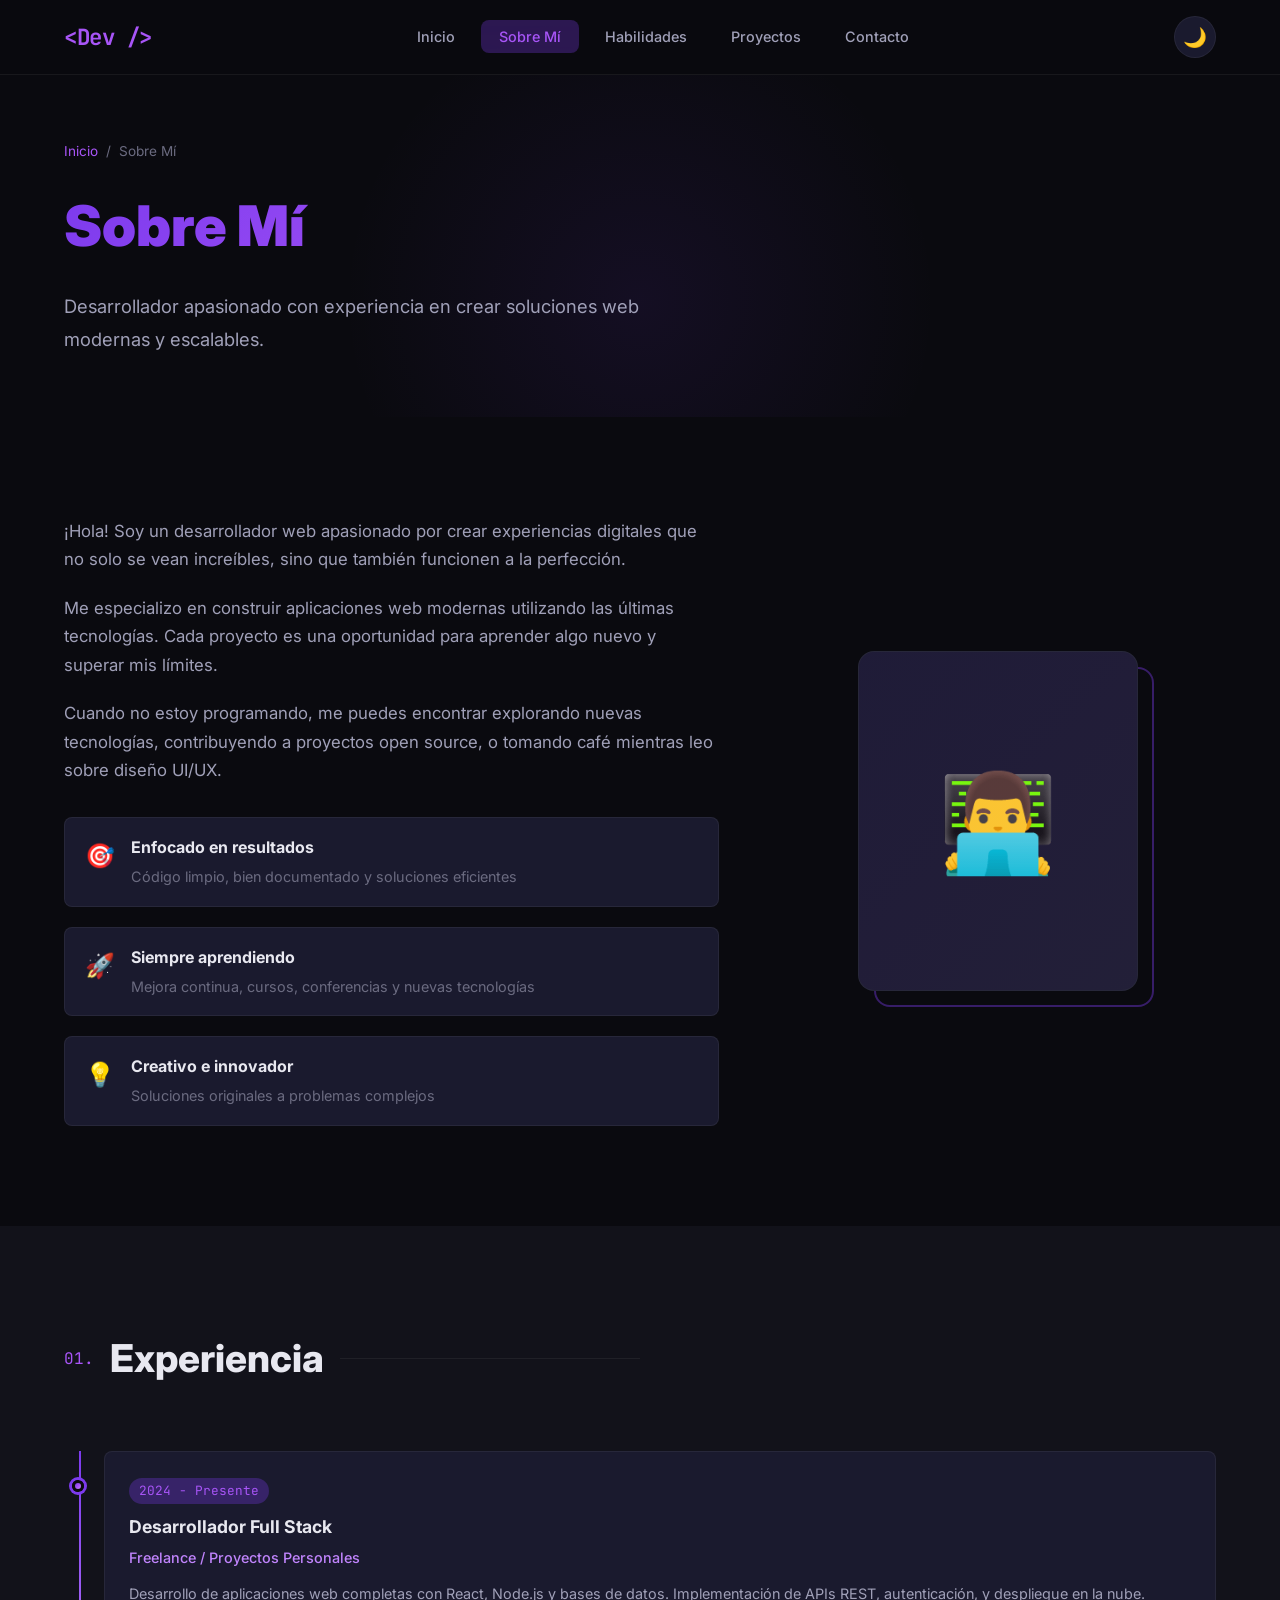
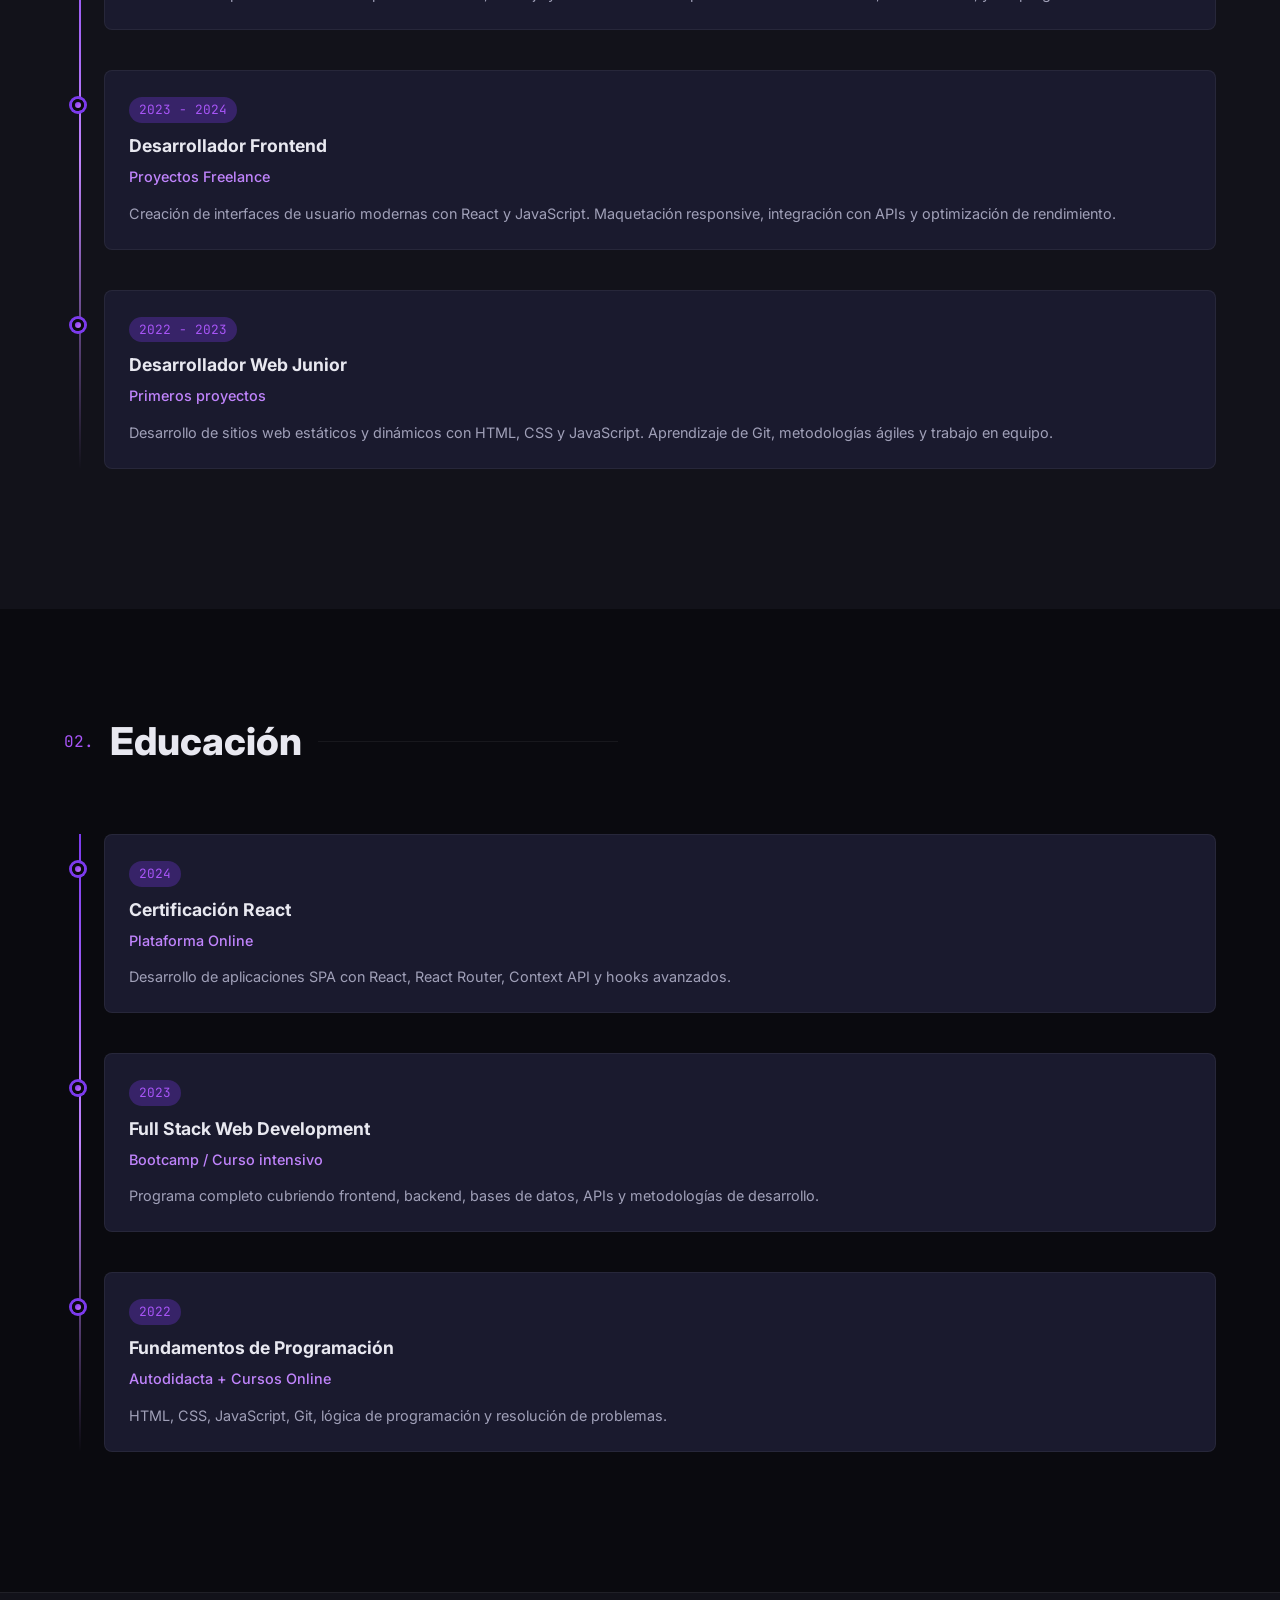
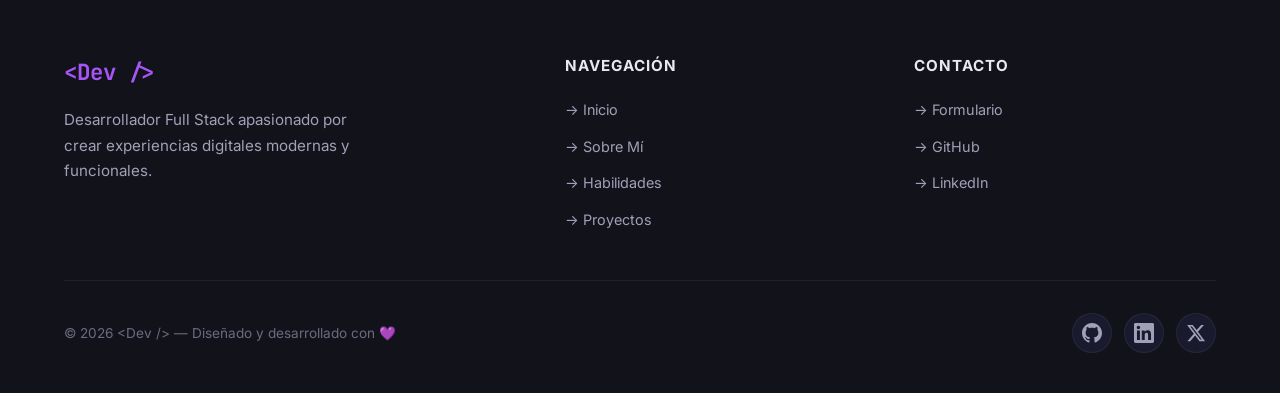
==== pages/about.html @ 204e9f30 "Mi nuevo portafolio profesional multi-página" ====
<!DOCTYPE html>
<html lang="es">
<head>
    <meta charset="UTF-8">
    <meta name="viewport" content="width=device-width, initial-scale=1.0">
    <meta name="description" content="Conoce mi trayectoria, experiencia profesional y educación como desarrollador Full Stack.">
    <title>Sobre Mí | Dev Portfolio</title>
    <link rel="preconnect" href="https://fonts.googleapis.com">
    <link rel="preconnect" href="https://fonts.gstatic.com" crossorigin>
    <link href="https://fonts.googleapis.com/css2?family=Inter:wght@300;400;500;600;700;800;900&family=JetBrains+Mono:wght@400;700&display=swap" rel="stylesheet">
    <link rel="stylesheet" href="../css/global.css">
    <link rel="stylesheet" href="../css/pages.css">
</head>
<body>
    <div class="scroll-progress" id="scrollProgress"></div>

    <nav class="navbar" id="navbar">
        <div class="nav-container">
            <a href="../index.html" class="nav-logo">&lt;Dev /&gt;</a>
            <ul class="nav-links" id="navLinks">
                <li><a href="../index.html" class="nav-link">Inicio</a></li>
                <li><a href="about.html" class="nav-link active">Sobre Mí</a></li>
                <li><a href="skills.html" class="nav-link">Habilidades</a></li>
                <li><a href="projects.html" class="nav-link">Proyectos</a></li>
                <li><a href="contact.html" class="nav-link">Contacto</a></li>
            </ul>
            <div class="nav-actions">
                <button class="theme-toggle" id="themeToggle" aria-label="Cambiar tema"><span class="theme-icon">🌙</span></button>
                <button class="nav-hamburger" id="navHamburger" aria-label="Menú"><span></span><span></span><span></span></button>
            </div>
        </div>
    </nav>

    <!-- Page Header -->
    <header class="page-header">
        <div class="container">
            <div class="page-header-content">
                <div class="page-breadcrumb">
                    <a href="../index.html">Inicio</a>
                    <span class="separator">/</span>
                    <span>Sobre Mí</span>
                </div>
                <h1 class="page-title">Sobre Mí</h1>
                <p class="page-subtitle">Desarrollador apasionado con experiencia en crear soluciones web modernas y escalables.</p>
            </div>
        </div>
    </header>

    <!-- Bio Section -->
    <section class="section">
        <div class="container">
            <div class="about-grid reveal">
                <div class="about-text">
                    <p>¡Hola! Soy un desarrollador web apasionado por crear experiencias digitales que no solo se vean increíbles, sino que también funcionen a la perfección.</p>
                    <p>Me especializo en construir aplicaciones web modernas utilizando las últimas tecnologías. Cada proyecto es una oportunidad para aprender algo nuevo y superar mis límites.</p>
                    <p>Cuando no estoy programando, me puedes encontrar explorando nuevas tecnologías, contribuyendo a proyectos open source, o tomando café mientras leo sobre diseño UI/UX.</p>
                    <div class="about-highlights">
                        <div class="highlight-item">
                            <span class="highlight-icon">🎯</span>
                            <div>
                                <strong>Enfocado en resultados</strong>
                                <p>Código limpio, bien documentado y soluciones eficientes</p>
                            </div>
                        </div>
                        <div class="highlight-item">
                            <span class="highlight-icon">🚀</span>
                            <div>
                                <strong>Siempre aprendiendo</strong>
                                <p>Mejora continua, cursos, conferencias y nuevas tecnologías</p>
                            </div>
                        </div>
                        <div class="highlight-item">
                            <span class="highlight-icon">💡</span>
                            <div>
                                <strong>Creativo e innovador</strong>
                                <p>Soluciones originales a problemas complejos</p>
                            </div>
                        </div>
                    </div>
                </div>
                <div class="about-image">
                    <div class="about-image-wrapper">
                        <div class="about-image-placeholder"><span>👨‍💻</span></div>
                        <div class="about-image-border"></div>
                    </div>
                </div>
            </div>
        </div>
    </section>

    <!-- Experience Timeline -->
    <section class="section section-alt">
        <div class="container">
            <h2 class="section-title reveal">
                <span class="section-number">01.</span> Experiencia
            </h2>
            <div class="timeline reveal">
                <div class="timeline-item">
                    <span class="timeline-date">2024 - Presente</span>
                    <h3>Desarrollador Full Stack</h3>
                    <h4>Freelance / Proyectos Personales</h4>
                    <p>Desarrollo de aplicaciones web completas con React, Node.js y bases de datos. Implementación de APIs REST, autenticación, y despliegue en la nube.</p>
                </div>
                <div class="timeline-item">
                    <span class="timeline-date">2023 - 2024</span>
                    <h3>Desarrollador Frontend</h3>
                    <h4>Proyectos Freelance</h4>
                    <p>Creación de interfaces de usuario modernas con React y JavaScript. Maquetación responsive, integración con APIs y optimización de rendimiento.</p>
                </div>
                <div class="timeline-item">
                    <span class="timeline-date">2022 - 2023</span>
                    <h3>Desarrollador Web Junior</h3>
                    <h4>Primeros proyectos</h4>
                    <p>Desarrollo de sitios web estáticos y dinámicos con HTML, CSS y JavaScript. Aprendizaje de Git, metodologías ágiles y trabajo en equipo.</p>
                </div>
            </div>
        </div>
    </section>

    <!-- Education Timeline -->
    <section class="section">
        <div class="container">
            <h2 class="section-title reveal">
                <span class="section-number">02.</span> Educación
            </h2>
            <div class="timeline reveal">
                <div class="timeline-item">
                    <span class="timeline-date">2024</span>
                    <h3>Certificación React</h3>
                    <h4>Plataforma Online</h4>
                    <p>Desarrollo de aplicaciones SPA con React, React Router, Context API y hooks avanzados.</p>
                </div>
                <div class="timeline-item">
                    <span class="timeline-date">2023</span>
                    <h3>Full Stack Web Development</h3>
                    <h4>Bootcamp / Curso intensivo</h4>
                    <p>Programa completo cubriendo frontend, backend, bases de datos, APIs y metodologías de desarrollo.</p>
                </div>
                <div class="timeline-item">
                    <span class="timeline-date">2022</span>
                    <h3>Fundamentos de Programación</h3>
                    <h4>Autodidacta + Cursos Online</h4>
                    <p>HTML, CSS, JavaScript, Git, lógica de programación y resolución de problemas.</p>
                </div>
            </div>
        </div>
    </section>

    <!-- Footer -->
    <footer class="footer">
        <div class="container">
            <div class="footer-grid">
                <div class="footer-brand">
                    <a href="../index.html" class="footer-logo">&lt;Dev /&gt;</a>
                    <p>Desarrollador Full Stack apasionado por crear experiencias digitales modernas y funcionales.</p>
                </div>
                <div class="footer-column">
                    <h4>Navegación</h4>
                    <ul>
                        <li><a href="../index.html">→ Inicio</a></li>
                        <li><a href="about.html">→ Sobre Mí</a></li>
                        <li><a href="skills.html">→ Habilidades</a></li>
                        <li><a href="projects.html">→ Proyectos</a></li>
                    </ul>
                </div>
                <div class="footer-column">
                    <h4>Contacto</h4>
                    <ul>
                        <li><a href="contact.html">→ Formulario</a></li>
                        <li><a href="https://github.com" target="_blank" rel="noopener">→ GitHub</a></li>
                        <li><a href="https://linkedin.com" target="_blank" rel="noopener">→ LinkedIn</a></li>
                    </ul>
                </div>
            </div>
            <div class="footer-bottom">
                <p class="footer-copyright">&copy; 2026 &lt;Dev /&gt; — Diseñado y desarrollado con 💜</p>
                <div class="footer-social">
                    <a href="https://github.com" class="social-link" aria-label="GitHub" target="_blank" rel="noopener"><svg width="20" height="20" viewBox="0 0 24 24" fill="currentColor"><path d="M12 0c-6.626 0-12 5.373-12 12 0 5.302 3.438 9.8 8.207 11.387.599.111.793-.261.793-.577v-2.234c-3.338.726-4.033-1.416-4.033-1.416-.546-1.387-1.333-1.756-1.333-1.756-1.089-.745.083-.729.083-.729 1.205.084 1.839 1.237 1.839 1.237 1.07 1.834 2.807 1.304 3.492.997.107-.775.418-1.305.762-1.604-2.665-.305-5.467-1.334-5.467-5.931 0-1.311.469-2.381 1.236-3.221-.124-.303-.535-1.524.117-3.176 0 0 1.008-.322 3.301 1.23.957-.266 1.983-.399 3.003-.404 1.02.005 2.047.138 3.006.404 2.291-1.552 3.297-1.23 3.297-1.23.653 1.653.242 2.874.118 3.176.77.84 1.235 1.911 1.235 3.221 0 4.609-2.807 5.624-5.479 5.921.43.372.823 1.102.823 2.222v3.293c0 .319.192.694.801.576 4.765-1.589 8.199-6.086 8.199-11.386 0-6.627-5.373-12-12-12z"/></svg></a>
                    <a href="https://linkedin.com" class="social-link" aria-label="LinkedIn" target="_blank" rel="noopener"><svg width="20" height="20" viewBox="0 0 24 24" fill="currentColor"><path d="M20.447 20.452h-3.554v-5.569c0-1.328-.027-3.037-1.852-3.037-1.853 0-2.136 1.445-2.136 2.939v5.667H9.351V9h3.414v1.561h.046c.477-.9 1.637-1.85 3.37-1.85 3.601 0 4.267 2.37 4.267 5.455v6.286zM5.337 7.433c-1.144 0-2.063-.926-2.063-2.065 0-1.138.92-2.063 2.063-2.063 1.14 0 2.064.925 2.064 2.063 0 1.139-.925 2.065-2.064 2.065zm1.782 13.019H3.555V9h3.564v11.452zM22.225 0H1.771C.792 0 0 .774 0 1.729v20.542C0 23.227.792 24 1.771 24h20.451C23.2 24 24 23.227 24 22.271V1.729C24 .774 23.2 0 22.222 0h.003z"/></svg></a>
                    <a href="https://twitter.com" class="social-link" aria-label="Twitter / X" target="_blank" rel="noopener"><svg width="20" height="20" viewBox="0 0 24 24" fill="currentColor"><path d="M18.244 2.25h3.308l-7.227 8.26 8.502 11.24H16.17l-5.214-6.817L4.99 21.75H1.68l7.73-8.835L1.254 2.25H8.08l4.713 6.231zm-1.161 17.52h1.833L7.084 4.126H5.117z"/></svg></a>
                </div>
            </div>
        </div>
    </footer>

    <script src="../js/global.js"></script>
    <script src="../js/pages.js"></script>
</body>
</html>
---- css/global.css ----
/* ========================================
   DESIGN TOKENS & VARIABLES
======================================== */
:root {
    --bg-primary: #0a0a0f;
    --bg-secondary: #12121a;
    --bg-card: #1a1a2e;
    --bg-card-hover: #22223a;
    --bg-glass: rgba(26, 26, 46, 0.7);
    --bg-nav: rgba(10, 10, 15, 0.85);
    --text-primary: #e8e8f0;
    --text-secondary: #a0a0b8;
    --text-muted: #6b6b80;
    --accent-primary: #7c3aed;
    --accent-secondary: #a855f7;
    --accent-tertiary: #c084fc;
    --accent-glow: rgba(124, 58, 237, 0.3);
    --accent-gradient: linear-gradient(135deg, #7c3aed, #a855f7, #c084fc);
    --success: #10b981;
    --error: #ef4444;
    --border-color: rgba(255, 255, 255, 0.06);
    --border-hover: rgba(124, 58, 237, 0.4);
    --shadow-sm: 0 2px 8px rgba(0, 0, 0, 0.3);
    --shadow-md: 0 8px 30px rgba(0, 0, 0, 0.4);
    --shadow-lg: 0 20px 60px rgba(0, 0, 0, 0.5);
    --shadow-glow: 0 0 40px rgba(124, 58, 237, 0.15);
    --font-primary: 'Inter', -apple-system, BlinkMacSystemFont, sans-serif;
    --font-mono: 'JetBrains Mono', 'Fira Code', monospace;
    --section-padding: 100px 0;
    --container-width: 1200px;
    --border-radius: 16px;
    --border-radius-sm: 8px;
    --border-radius-xs: 6px;
    --transition-fast: 0.2s cubic-bezier(0.4, 0, 0.2, 1);
    --transition-smooth: 0.4s cubic-bezier(0.4, 0, 0.2, 1);
    --transition-bounce: 0.5s cubic-bezier(0.34, 1.56, 0.64, 1);
}

[data-theme="light"] {
    --bg-primary: #f8f9fc;
    --bg-secondary: #eef0f5;
    --bg-card: #ffffff;
    --bg-card-hover: #f0f2f7;
    --bg-glass: rgba(255, 255, 255, 0.8);
    --bg-nav: rgba(248, 249, 252, 0.9);
    --text-primary: #1a1a2e;
    --text-secondary: #4a4a6a;
    --text-muted: #8888a0;
    --accent-primary: #6d28d9;
    --accent-secondary: #7c3aed;
    --accent-tertiary: #8b5cf6;
    --accent-glow: rgba(109, 40, 217, 0.15);
    --border-color: rgba(0, 0, 0, 0.08);
    --border-hover: rgba(109, 40, 217, 0.3);
    --shadow-sm: 0 2px 8px rgba(0, 0, 0, 0.06);
    --shadow-md: 0 8px 30px rgba(0, 0, 0, 0.08);
    --shadow-lg: 0 20px 60px rgba(0, 0, 0, 0.1);
    --shadow-glow: 0 0 40px rgba(109, 40, 217, 0.08);
}

/* RESET */
*, *::before, *::after { margin: 0; padding: 0; box-sizing: border-box; }
html { scroll-behavior: smooth; scroll-padding-top: 80px; }
body {
    font-family: var(--font-primary);
    background-color: var(--bg-primary);
    color: var(--text-primary);
    line-height: 1.7;
    overflow-x: hidden;
    transition: background-color var(--transition-smooth), color var(--transition-smooth);
}
a { text-decoration: none; color: inherit; transition: color var(--transition-fast); }
img { max-width: 100%; display: block; }
button { border: none; background: none; cursor: pointer; font-family: inherit; }
ul, ol { list-style: none; }
.container { max-width: var(--container-width); margin: 0 auto; padding: 0 24px; }

/* SCROLL PROGRESS */
.scroll-progress { position: fixed; top: 0; left: 0; width: 0%; height: 3px; background: var(--accent-gradient); z-index: 10000; transition: width 0.1s linear; box-shadow: 0 0 10px var(--accent-glow); }

/* NAVIGATION */
.navbar { position: fixed; top: 0; left: 0; right: 0; z-index: 1000; padding: 16px 0; background: var(--bg-nav); backdrop-filter: blur(20px); -webkit-backdrop-filter: blur(20px); border-bottom: 1px solid var(--border-color); transition: all var(--transition-smooth); }
.navbar.scrolled { padding: 10px 0; box-shadow: var(--shadow-md); }
.nav-container { max-width: var(--container-width); margin: 0 auto; padding: 0 24px; display: flex; align-items: center; justify-content: space-between; }
.nav-logo { font-family: var(--font-mono); font-size: 1.4rem; font-weight: 700; color: var(--accent-secondary); letter-spacing: -0.5px; transition: transform var(--transition-fast); }
.nav-logo:hover { transform: scale(1.05); }
.nav-links { display: flex; gap: 8px; }
.nav-link { padding: 8px 18px; font-size: 0.9rem; font-weight: 500; color: var(--text-secondary); border-radius: var(--border-radius-sm); transition: all var(--transition-fast); }
.nav-link:hover, .nav-link.active { color: var(--accent-secondary); background: var(--accent-glow); }
.nav-actions { display: flex; align-items: center; gap: 12px; }
.theme-toggle { width: 42px; height: 42px; border-radius: 50%; display: flex; align-items: center; justify-content: center; background: var(--bg-card); border: 1px solid var(--border-color); transition: all var(--transition-fast); font-size: 1.2rem; }
.theme-toggle:hover { border-color: var(--border-hover); transform: rotate(30deg); box-shadow: var(--shadow-glow); }
.theme-icon { transition: transform var(--transition-smooth); }
.nav-hamburger { display: none; flex-direction: column; gap: 5px; width: 28px; padding: 4px 0; }
.nav-hamburger span { display: block; height: 2px; background: var(--text-primary); border-radius: 2px; transition: all var(--transition-fast); }
.nav-hamburger.active span:nth-child(1) { transform: rotate(45deg) translate(5px, 5px); }
.nav-hamburger.active span:nth-child(2) { opacity: 0; }
.nav-hamburger.active span:nth-child(3) { transform: rotate(-45deg) translate(5px, -5px); }

/* BUTTONS */
.btn { display: inline-flex; align-items: center; gap: 8px; padding: 14px 32px; font-size: 0.95rem; font-weight: 600; border-radius: 50px; transition: all var(--transition-fast); position: relative; overflow: hidden; cursor: pointer; }
.btn-primary { background: var(--accent-gradient); color: #fff; box-shadow: 0 4px 20px var(--accent-glow); }
.btn-primary:hover { transform: translateY(-3px); box-shadow: 0 8px 30px var(--accent-glow); }
.btn-primary:active { transform: translateY(-1px); }
.btn-outline { border: 2px solid var(--accent-primary); color: var(--accent-secondary); background: transparent; }
.btn-outline:hover { background: var(--accent-glow); transform: translateY(-3px); }
.btn-sm { padding: 10px 22px; font-size: 0.85rem; }

/* SECTIONS */
.section { padding: var(--section-padding); position: relative; }
.section-alt { background: var(--bg-secondary); }
.section-title { font-size: clamp(1.8rem, 4vw, 2.4rem); font-weight: 800; margin-bottom: 60px; display: flex; align-items: center; gap: 16px; }
.section-title::after { content: ''; flex: 1; height: 1px; background: var(--border-color); max-width: 300px; }
.section-number { font-family: var(--font-mono); font-size: 1rem; font-weight: 400; color: var(--accent-secondary); }

/* PAGE HEADER (sub-pages) */
.page-header { padding: 140px 0 60px; position: relative; overflow: hidden; }
.page-header::before { content: ''; position: absolute; top: 0; left: 50%; transform: translateX(-50%); width: 600px; height: 600px; background: radial-gradient(circle, var(--accent-glow) 0%, transparent 70%); opacity: 0.3; pointer-events: none; }
.page-header-content { position: relative; z-index: 1; }
.page-breadcrumb { display: flex; align-items: center; gap: 8px; font-size: 0.85rem; color: var(--text-muted); margin-bottom: 16px; }
.page-breadcrumb a { color: var(--accent-secondary); }
.page-breadcrumb a:hover { text-decoration: underline; }
.page-title { font-size: clamp(2.4rem, 5vw, 3.5rem); font-weight: 900; background: var(--accent-gradient); -webkit-background-clip: text; -webkit-text-fill-color: transparent; background-clip: text; margin-bottom: 16px; animation: fadeInUp 0.6s ease forwards; }
.page-subtitle { font-size: 1.15rem; color: var(--text-secondary); max-width: 600px; line-height: 1.8; animation: fadeInUp 0.6s ease 0.15s forwards; opacity: 0; }

/* FOOTER */
.footer { padding: 60px 0 40px; border-top: 1px solid var(--border-color); background: var(--bg-secondary); }
.footer-grid { display: grid; grid-template-columns: 1.5fr 1fr 1fr; gap: 48px; margin-bottom: 48px; }
.footer-brand { max-width: 320px; }
.footer-logo { font-family: var(--font-mono); font-size: 1.4rem; font-weight: 700; color: var(--accent-secondary); margin-bottom: 16px; display: inline-block; }
.footer-brand p { color: var(--text-secondary); font-size: 0.95rem; line-height: 1.7; }
.footer-column h4 { font-size: 0.95rem; font-weight: 700; text-transform: uppercase; letter-spacing: 1px; color: var(--text-primary); margin-bottom: 20px; }
.footer-column ul { display: flex; flex-direction: column; gap: 12px; }
.footer-column a { color: var(--text-secondary); font-size: 0.9rem; transition: all var(--transition-fast); display: flex; align-items: center; gap: 8px; }
.footer-column a:hover { color: var(--accent-secondary); transform: translateX(4px); }
.footer-bottom { display: flex; align-items: center; justify-content: space-between; padding-top: 32px; border-top: 1px solid var(--border-color); }
.footer-copyright { color: var(--text-muted); font-size: 0.85rem; }
.footer-social { display: flex; gap: 12px; }
.social-link { width: 40px; height: 40px; display: flex; align-items: center; justify-content: center; background: var(--bg-card); border: 1px solid var(--border-color); border-radius: 50%; color: var(--text-secondary); transition: all var(--transition-fast); }
.social-link:hover { color: #fff; background: var(--accent-primary); border-color: var(--accent-primary); transform: translateY(-4px); box-shadow: 0 8px 20px var(--accent-glow); }

/* TAGS */
.tag { display: inline-block; padding: 4px 12px; font-size: 0.78rem; font-family: var(--font-mono); color: var(--text-muted); background: var(--bg-secondary); border-radius: var(--border-radius-xs); border: 1px solid var(--border-color); }
.tag-accent { color: var(--accent-secondary); background: var(--accent-glow); border-color: transparent; font-weight: 600; text-transform: uppercase; letter-spacing: 0.5px; }

/* REVEAL */
.reveal { opacity: 0; transform: translateY(40px); transition: all 0.8s cubic-bezier(0.4, 0, 0.2, 1); }
.reveal.active { opacity: 1; transform: translateY(0); }

@keyframes fadeInUp { from { opacity: 0; transform: translateY(30px); } to { opacity: 1; transform: translateY(0); } }
@keyframes fadeIn { from { opacity: 0; } to { opacity: 1; } }
@keyframes blink { 0%, 100% { opacity: 1; } 50% { opacity: 0; } }

/* RESPONSIVE */
@media (max-width: 900px) {
    .nav-links { position: fixed; top: 0; right: -100%; width: 280px; height: 100vh; background: var(--bg-secondary); flex-direction: column; padding: 100px 32px 32px; gap: 4px; transition: right var(--transition-smooth); box-shadow: var(--shadow-lg); border-left: 1px solid var(--border-color); }
    .nav-links.open { right: 0; }
    .nav-hamburger { display: flex; }
    .footer-grid { grid-template-columns: 1fr; gap: 32px; }
    .footer-bottom { flex-direction: column; gap: 16px; text-align: center; }
}

@media (max-width: 600px) {
    .section { padding: 70px 0; }
    .section-title { font-size: 1.6rem; margin-bottom: 40px; }
    .page-header { padding: 120px 0 40px; }
}
---- css/pages.css ----
/* ========================================
   HOME - HERO
======================================== */
.hero { min-height: 100vh; display: flex; align-items: center; justify-content: center; position: relative; padding: 120px 24px 80px; overflow: hidden; }
.hero-particles { position: absolute; inset: 0; pointer-events: none; z-index: 0; }
.hero-particles .particle { position: absolute; border-radius: 50%; background: var(--accent-secondary); opacity: 0.12; animation: floatParticle linear infinite; }
@keyframes floatParticle { 0% { transform: translateY(0) rotate(0deg); opacity: 0; } 10% { opacity: 0.12; } 90% { opacity: 0.12; } 100% { transform: translateY(-100vh) rotate(720deg); opacity: 0; } }
.hero-content { text-align: center; position: relative; z-index: 1; max-width: 800px; }
.hero-greeting { font-size: 1.1rem; color: var(--accent-secondary); font-weight: 500; margin-bottom: 16px; letter-spacing: 1px; animation: fadeInUp 0.8s ease forwards; opacity: 0; }
.hero-name { font-size: clamp(2.8rem, 7vw, 5rem); font-weight: 900; line-height: 1.1; margin-bottom: 16px; background: var(--accent-gradient); -webkit-background-clip: text; -webkit-text-fill-color: transparent; background-clip: text; animation: fadeInUp 0.8s ease 0.15s forwards; opacity: 0; }
.hero-title { font-size: clamp(1.3rem, 3vw, 1.8rem); font-weight: 400; color: var(--text-secondary); margin-bottom: 24px; min-height: 2.4em; animation: fadeInUp 0.8s ease 0.3s forwards; opacity: 0; }
.typewriter { color: var(--accent-tertiary); font-weight: 600; }
.cursor { color: var(--accent-secondary); animation: blink 1s step-end infinite; font-weight: 200; }
.hero-description { font-size: 1.1rem; color: var(--text-secondary); max-width: 580px; margin: 0 auto 40px; line-height: 1.8; animation: fadeInUp 0.8s ease 0.45s forwards; opacity: 0; }
.hero-cta { display: flex; gap: 16px; justify-content: center; flex-wrap: wrap; margin-bottom: 60px; animation: fadeInUp 0.8s ease 0.6s forwards; opacity: 0; }
.hero-stats { display: flex; gap: 48px; justify-content: center; animation: fadeInUp 0.8s ease 0.75s forwards; opacity: 0; }
.stat { text-align: center; }
.stat-number { display: block; font-size: 2.2rem; font-weight: 800; color: var(--accent-secondary); font-family: var(--font-mono); }
.stat-label { display: block; font-size: 0.85rem; color: var(--text-muted); margin-top: 4px; }
.hero-scroll-indicator { position: absolute; bottom: 32px; left: 50%; transform: translateX(-50%); display: flex; flex-direction: column; align-items: center; gap: 8px; color: var(--text-muted); font-size: 0.75rem; letter-spacing: 2px; text-transform: uppercase; animation: fadeInUp 0.8s ease 0.9s forwards; opacity: 0; }
.scroll-line { width: 1px; height: 40px; background: linear-gradient(to bottom, var(--accent-secondary), transparent); animation: scrollLine 2s ease infinite; }
@keyframes scrollLine { 0% { transform: scaleY(0); transform-origin: top; } 50% { transform: scaleY(1); transform-origin: top; } 51% { transform-origin: bottom; } 100% { transform: scaleY(0); transform-origin: bottom; } }

/* HOME - PREVIEW CARDS */
.preview-grid { display: grid; grid-template-columns: repeat(auto-fit, minmax(280px, 1fr)); gap: 28px; }
.preview-card { background: var(--bg-card); border: 1px solid var(--border-color); border-radius: var(--border-radius); padding: 36px 28px; transition: all var(--transition-smooth); position: relative; overflow: hidden; }
.preview-card::before { content: ''; position: absolute; top: 0; left: 0; right: 0; height: 3px; background: var(--accent-gradient); transform: scaleX(0); transition: transform var(--transition-smooth); }
.preview-card:hover { transform: translateY(-8px); border-color: var(--border-hover); box-shadow: var(--shadow-lg), var(--shadow-glow); }
.preview-card:hover::before { transform: scaleX(1); }
.preview-card-icon { font-size: 2.5rem; margin-bottom: 20px; }
.preview-card h3 { font-size: 1.2rem; font-weight: 700; margin-bottom: 12px; }
.preview-card p { color: var(--text-secondary); font-size: 0.95rem; margin-bottom: 20px; line-height: 1.6; }
.preview-card-link { display: inline-flex; align-items: center; gap: 6px; color: var(--accent-secondary); font-weight: 600; font-size: 0.9rem; transition: all var(--transition-fast); }
.preview-card-link:hover { gap: 10px; }

/* ========================================
   ABOUT PAGE
======================================== */
.about-grid { display: grid; grid-template-columns: 1.2fr 0.8fr; gap: 60px; align-items: center; }
.about-text p { color: var(--text-secondary); margin-bottom: 20px; font-size: 1.05rem; }
.about-highlights { display: flex; flex-direction: column; gap: 20px; margin-top: 32px; }
.highlight-item { display: flex; align-items: flex-start; gap: 16px; padding: 16px 20px; background: var(--bg-card); border-radius: var(--border-radius-sm); border: 1px solid var(--border-color); transition: all var(--transition-fast); }
.highlight-item:hover { border-color: var(--border-hover); transform: translateX(8px); box-shadow: var(--shadow-glow); }
.highlight-icon { font-size: 1.5rem; flex-shrink: 0; margin-top: 2px; }
.highlight-item strong { display: block; margin-bottom: 4px; color: var(--text-primary); }
.highlight-item p { font-size: 0.9rem !important; color: var(--text-muted) !important; margin: 0 !important; }
.about-image { display: flex; justify-content: center; }
.about-image-wrapper { position: relative; width: 280px; height: 340px; }
.about-image-placeholder { width: 100%; height: 100%; background: var(--bg-card); border-radius: var(--border-radius); display: flex; align-items: center; justify-content: center; font-size: 6rem; border: 1px solid var(--border-color); position: relative; z-index: 1; transition: all var(--transition-smooth); overflow: hidden; }
.about-image-placeholder::before { content: ''; position: absolute; inset: 0; background: var(--accent-gradient); opacity: 0.05; }
.about-image-wrapper:hover .about-image-placeholder { transform: translate(-5px, -5px); }
.about-image-border { position: absolute; inset: 0; border: 2px solid var(--accent-primary); border-radius: var(--border-radius); transform: translate(16px, 16px); opacity: 0.4; transition: all var(--transition-smooth); }
.about-image-wrapper:hover .about-image-border { transform: translate(10px, 10px); }

/* TIMELINE */
.timeline { position: relative; padding-left: 40px; }
.timeline::before { content: ''; position: absolute; left: 15px; top: 0; bottom: 0; width: 2px; background: linear-gradient(to bottom, var(--accent-primary), var(--accent-tertiary), transparent); }
.timeline-item { position: relative; margin-bottom: 40px; padding: 24px; background: var(--bg-card); border: 1px solid var(--border-color); border-radius: var(--border-radius-sm); transition: all var(--transition-fast); }
.timeline-item:hover { border-color: var(--border-hover); box-shadow: var(--shadow-glow); transform: translateX(6px); }
.timeline-item::before { content: ''; position: absolute; left: -33px; top: 28px; width: 12px; height: 12px; border-radius: 50%; background: var(--accent-gradient); border: 3px solid var(--bg-primary); box-shadow: 0 0 0 3px var(--accent-primary); }
.timeline-date { font-family: var(--font-mono); font-size: 0.8rem; color: var(--accent-secondary); margin-bottom: 8px; display: inline-block; padding: 2px 10px; background: var(--accent-glow); border-radius: 50px; }
.timeline-item h3 { font-size: 1.1rem; font-weight: 700; margin-bottom: 4px; }
.timeline-item h4 { font-size: 0.9rem; color: var(--accent-tertiary); font-weight: 500; margin-bottom: 12px; }
.timeline-item p { color: var(--text-secondary); font-size: 0.9rem; line-height: 1.6; }

/* ========================================
   SKILLS PAGE
======================================== */
.skills-categories { display: flex; flex-direction: column; gap: 60px; }
.skill-category-title { font-size: 1.3rem; font-weight: 700; margin-bottom: 28px; display: flex; align-items: center; gap: 12px; }
.skill-category-title span { font-size: 1.4rem; }
.skills-grid { display: grid; grid-template-columns: repeat(auto-fit, minmax(180px, 1fr)); gap: 24px; }
.skill-card { background: var(--bg-card); border: 1px solid var(--border-color); border-radius: var(--border-radius); padding: 32px 24px; text-align: center; transition: all var(--transition-smooth); position: relative; overflow: hidden; }
.skill-card::before { content: ''; position: absolute; top: 0; left: 0; right: 0; height: 3px; background: var(--accent-gradient); transform: scaleX(0); transition: transform var(--transition-smooth); }
.skill-card:hover { transform: translateY(-8px); border-color: var(--border-hover); box-shadow: var(--shadow-glow); }
.skill-card:hover::before { transform: scaleX(1); }
.skill-icon { color: var(--accent-secondary); margin-bottom: 16px; transition: transform var(--transition-bounce); }
.skill-card:hover .skill-icon { transform: scale(1.15); }
.skill-card h3 { font-size: 1rem; font-weight: 600; margin-bottom: 16px; }
.skill-bar { width: 100%; height: 4px; background: var(--border-color); border-radius: 4px; overflow: hidden; }
.skill-fill { height: 100%; background: var(--accent-gradient); border-radius: 4px; width: 0%; transition: width 1.5s cubic-bezier(0.4, 0, 0.2, 1); }

/* CODE SNIPPET */
.code-showcase { background: var(--bg-card); border: 1px solid var(--border-color); border-radius: var(--border-radius); overflow: hidden; }
.code-header { display: flex; align-items: center; gap: 8px; padding: 14px 20px; background: rgba(0,0,0,0.3); border-bottom: 1px solid var(--border-color); }
.code-dot { width: 12px; height: 12px; border-radius: 50%; }
.code-dot.red { background: #ef4444; }
.code-dot.yellow { background: #f59e0b; }
.code-dot.green { background: #10b981; }
.code-header span { margin-left: auto; font-family: var(--font-mono); font-size: 0.8rem; color: var(--text-muted); }
.code-body { padding: 24px; font-family: var(--font-mono); font-size: 0.85rem; line-height: 1.8; overflow-x: auto; }
.code-body .line-number { color: var(--text-muted); margin-right: 16px; user-select: none; display: inline-block; width: 24px; text-align: right; }
.code-body .keyword { color: #c084fc; }
.code-body .function { color: #60a5fa; }
.code-body .string { color: #34d399; }
.code-body .comment { color: var(--text-muted); font-style: italic; }
.code-body .variable { color: #f472b6; }
.code-body .operator { color: #fbbf24; }

/* ========================================
   PROJECTS PAGE
======================================== */
.project-filters { display: flex; gap: 12px; margin-bottom: 48px; flex-wrap: wrap; }
.filter-btn { padding: 10px 22px; font-size: 0.9rem; font-weight: 500; color: var(--text-secondary); background: var(--bg-card); border: 1px solid var(--border-color); border-radius: 50px; transition: all var(--transition-fast); display: flex; align-items: center; gap: 6px; cursor: pointer; }
.filter-btn:hover { border-color: var(--border-hover); color: var(--accent-secondary); }
.filter-btn.active { background: var(--accent-gradient); color: #fff; border-color: transparent; box-shadow: 0 4px 20px var(--accent-glow); }
.filter-icon { font-size: 0.85rem; }
.projects-grid { display: grid; grid-template-columns: repeat(auto-fill, minmax(350px, 1fr)); gap: 28px; }
.project-card { background: var(--bg-card); border: 1px solid var(--border-color); border-radius: var(--border-radius); overflow: hidden; transition: all var(--transition-smooth); }
.project-card:hover { transform: translateY(-8px); border-color: var(--border-hover); box-shadow: var(--shadow-lg), var(--shadow-glow); }
.project-card.hiding { opacity: 0; transform: scale(0.8); pointer-events: none; }
.project-card.showing { animation: projectShow 0.5s ease forwards; }
@keyframes projectShow { from { opacity: 0; transform: scale(0.8) translateY(20px); } to { opacity: 1; transform: scale(1) translateY(0); } }
.project-image { position: relative; height: 220px; overflow: hidden; }
.project-image-placeholder { width: 100%; height: 100%; display: flex; align-items: center; justify-content: center; font-size: 4rem; transition: transform var(--transition-smooth); }
.project-card:hover .project-image-placeholder { transform: scale(1.08); }
.project-overlay { position: absolute; inset: 0; background: rgba(10, 10, 15, 0.8); display: flex; align-items: center; justify-content: center; opacity: 0; transition: opacity var(--transition-fast); backdrop-filter: blur(4px); }
.project-card:hover .project-overlay { opacity: 1; }
.project-overlay-actions { display: flex; gap: 16px; }
.project-link { width: 50px; height: 50px; display: flex; align-items: center; justify-content: center; background: var(--bg-glass); border: 1px solid rgba(255,255,255,0.15); border-radius: 50%; color: #fff; transition: all var(--transition-fast); transform: translateY(20px); opacity: 0; }
.project-card:hover .project-link { transform: translateY(0); opacity: 1; }
.project-card:hover .project-link:nth-child(2) { transition-delay: 0.08s; }
.project-link:hover { background: var(--accent-primary); border-color: var(--accent-primary); transform: translateY(-3px) !important; }
.project-info { padding: 24px; }
.project-category-tag { display: inline-block; padding: 4px 12px; font-size: 0.75rem; font-weight: 600; color: var(--accent-secondary); background: var(--accent-glow); border-radius: 50px; text-transform: uppercase; letter-spacing: 0.5px; margin-bottom: 12px; }
.project-name { font-size: 1.2rem; font-weight: 700; margin-bottom: 8px; }
.project-description { font-size: 0.9rem; color: var(--text-secondary); line-height: 1.6; margin-bottom: 16px; }
.project-tech { display: flex; gap: 8px; flex-wrap: wrap; }
.project-tech span { padding: 4px 12px; font-size: 0.78rem; font-family: var(--font-mono); color: var(--text-muted); background: var(--bg-secondary); border-radius: var(--border-radius-xs); border: 1px solid var(--border-color); }

/* ========================================
   CONTACT PAGE
======================================== */
.contact-wrapper { display: grid; grid-template-columns: 1fr 1fr; gap: 60px; align-items: start; }
.contact-info h3 { font-size: 1.8rem; font-weight: 800; margin-bottom: 16px; background: var(--accent-gradient); -webkit-background-clip: text; -webkit-text-fill-color: transparent; background-clip: text; }
.contact-info > p { color: var(--text-secondary); font-size: 1.05rem; margin-bottom: 32px; }
.contact-details { display: flex; flex-direction: column; gap: 20px; margin-bottom: 32px; }
.contact-item { display: flex; gap: 16px; align-items: center; }
.contact-icon { font-size: 1.5rem; flex-shrink: 0; }
.contact-item strong { display: block; font-size: 0.85rem; color: var(--text-muted); text-transform: uppercase; letter-spacing: 0.5px; }
.contact-item a, .contact-item span { color: var(--text-primary); font-size: 1rem; }
.contact-item a:hover { color: var(--accent-secondary); }
.contact-social { display: flex; gap: 16px; }
.contact-form { display: flex; flex-direction: column; gap: 24px; }
.form-group { position: relative; }
.form-group input, .form-group textarea { width: 100%; padding: 16px 20px; font-size: 1rem; font-family: var(--font-primary); color: var(--text-primary); background: var(--bg-card); border: 1px solid var(--border-color); border-radius: var(--border-radius-sm); outline: none; transition: all var(--transition-fast); resize: vertical; }
.form-group textarea { min-height: 120px; }
.form-group label { position: absolute; left: 20px; top: 50%; transform: translateY(-50%); font-size: 1rem; color: var(--text-muted); pointer-events: none; transition: all var(--transition-fast); background: transparent; }
.form-group textarea ~ label { top: 20px; transform: none; }
.form-group input:focus, .form-group textarea:focus { border-color: var(--accent-primary); box-shadow: 0 0 0 3px var(--accent-glow); }
.form-group input:focus ~ label, .form-group input:not(:placeholder-shown) ~ label, .form-group textarea:focus ~ label, .form-group textarea:not(:placeholder-shown) ~ label { top: -10px; left: 14px; font-size: 0.78rem; color: var(--accent-secondary); background: var(--bg-secondary); padding: 2px 8px; border-radius: 4px; transform: none; }
.btn-submit { width: 100%; justify-content: center; padding: 16px 32px; font-size: 1rem; }
.form-message { padding: 12px 16px; border-radius: var(--border-radius-sm); font-size: 0.9rem; display: none; }
.form-message.success { display: block; background: rgba(16, 185, 129, 0.1); border: 1px solid rgba(16, 185, 129, 0.3); color: #10b981; }
.form-message.error { display: block; background: rgba(239, 68, 68, 0.1); border: 1px solid rgba(239, 68, 68, 0.3); color: #ef4444; }

/* ========================================
   RESPONSIVE (PAGES)
======================================== */
@media (max-width: 900px) {
    .about-grid { grid-template-columns: 1fr; gap: 40px; }
    .about-image { order: -1; }
    .about-image-wrapper { width: 220px; height: 270px; }
    .contact-wrapper { grid-template-columns: 1fr; gap: 40px; }
    .projects-grid { grid-template-columns: 1fr; }
    .hero-stats { gap: 32px; }
}
@media (max-width: 600px) {
    .hero { padding: 100px 16px 60px; }
    .hero-stats { flex-direction: column; gap: 20px; }
    .skills-grid { grid-template-columns: repeat(2, 1fr); gap: 16px; }
    .project-filters { gap: 8px; }
    .filter-btn { padding: 8px 16px; font-size: 0.82rem; }
    .preview-grid { grid-template-columns: 1fr; }
}
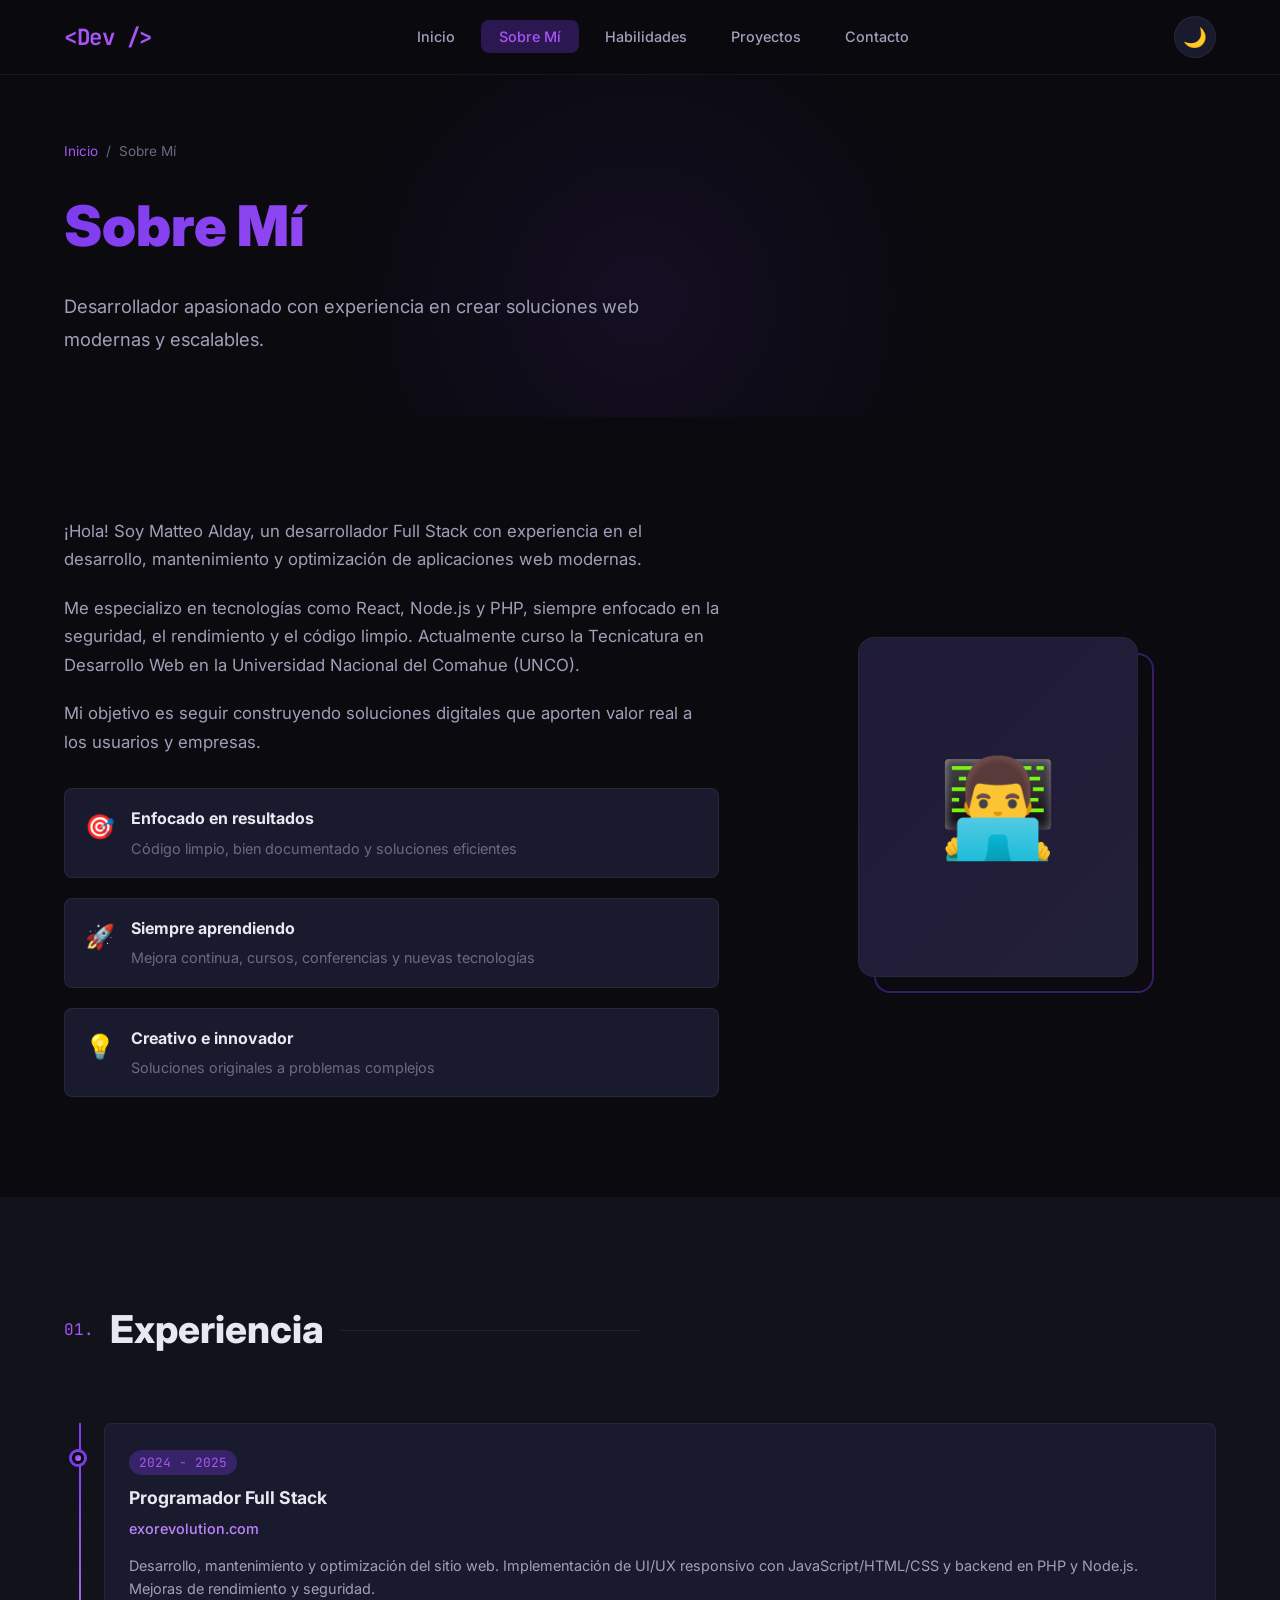
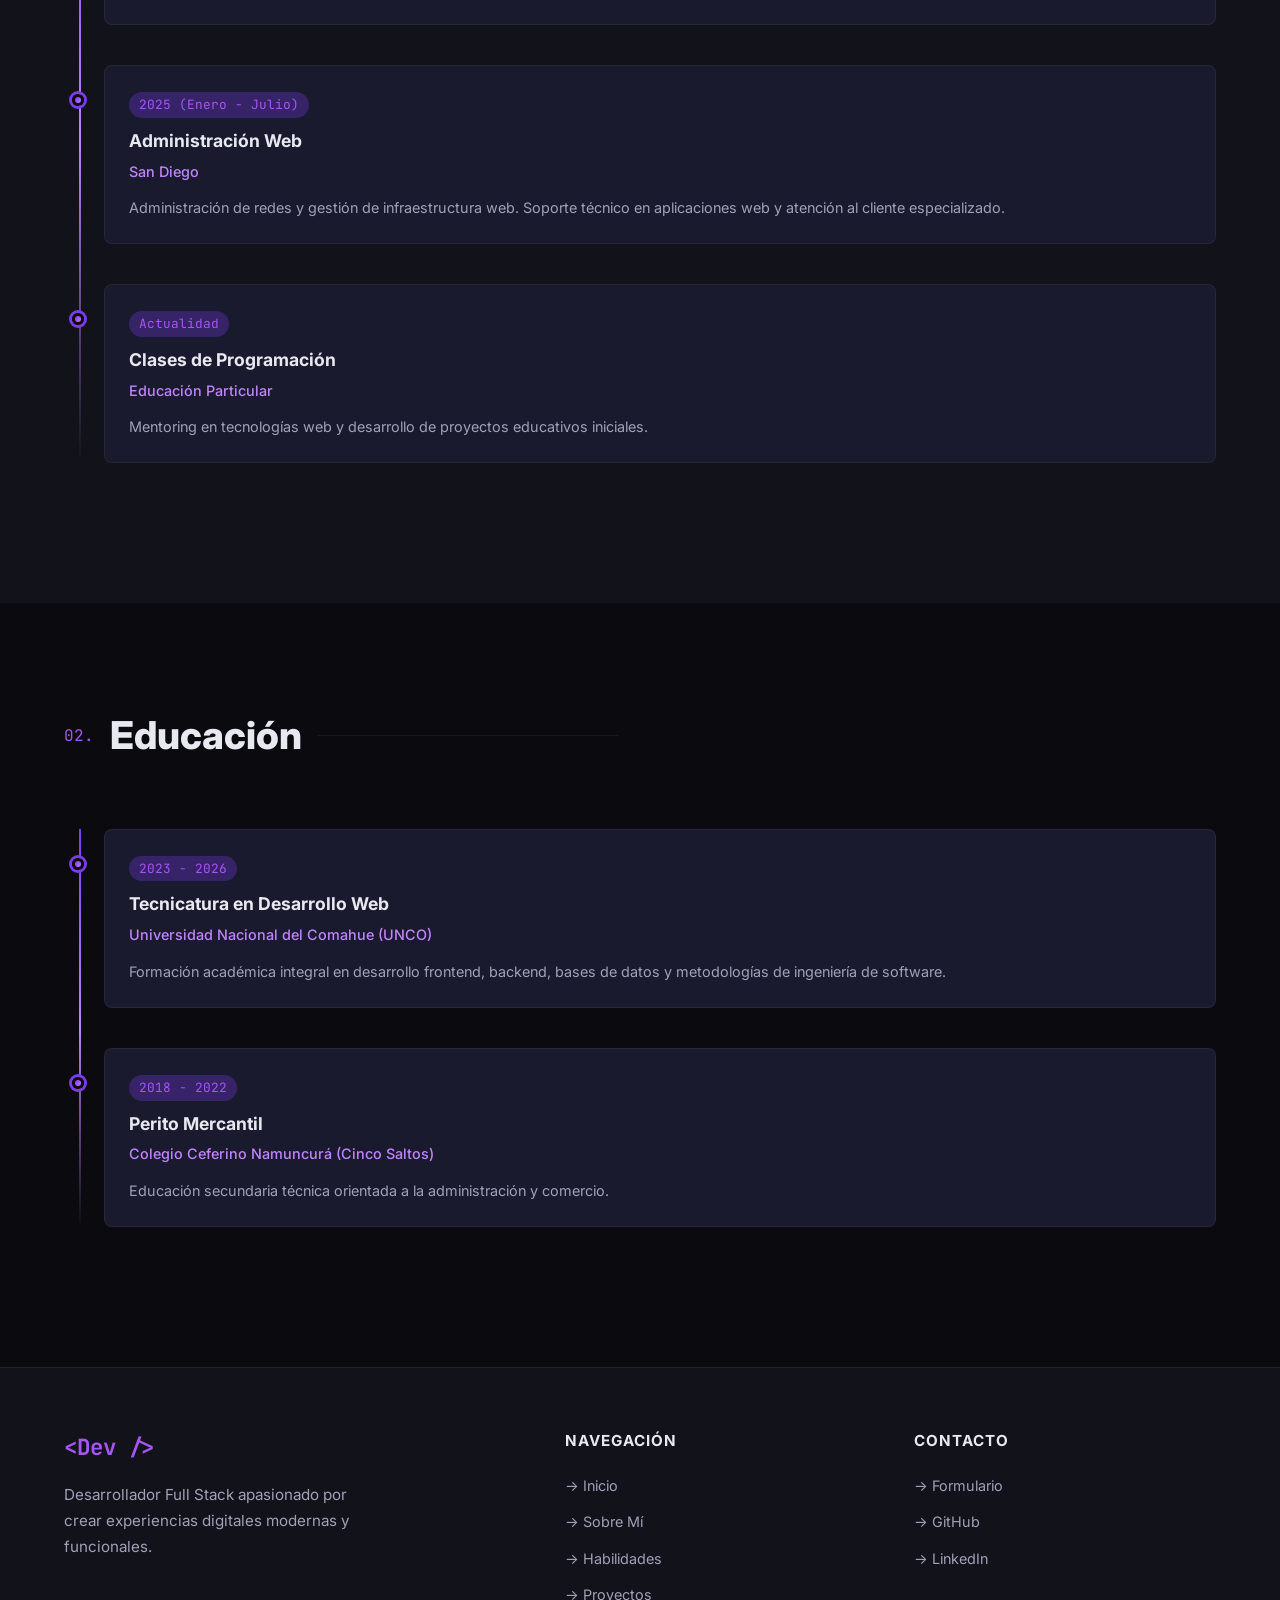
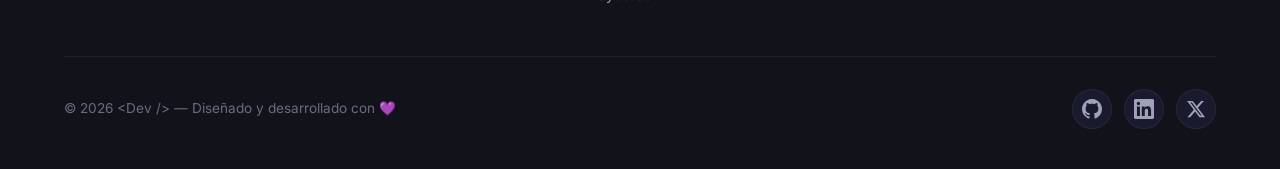
==== commit 58005b20: "port" ====
--- a/pages/about.html
+++ b/pages/about.html
@@ -51,9 +51,9 @@
         <div class="container">
             <div class="about-grid reveal">
                 <div class="about-text">
-                    <p>¡Hola! Soy un desarrollador web apasionado por crear experiencias digitales que no solo se vean increíbles, sino que también funcionen a la perfección.</p>
-                    <p>Me especializo en construir aplicaciones web modernas utilizando las últimas tecnologías. Cada proyecto es una oportunidad para aprender algo nuevo y superar mis límites.</p>
-                    <p>Cuando no estoy programando, me puedes encontrar explorando nuevas tecnologías, contribuyendo a proyectos open source, o tomando café mientras leo sobre diseño UI/UX.</p>
+                    <p>¡Hola! Soy Matteo Alday, un desarrollador Full Stack con experiencia en el desarrollo, mantenimiento y optimización de aplicaciones web modernas.</p>
+                    <p>Me especializo en tecnologías como React, Node.js y PHP, siempre enfocado en la seguridad, el rendimiento y el código limpio. Actualmente curso la Tecnicatura en Desarrollo Web en la Universidad Nacional del Comahue (UNCO).</p>
+                    <p>Mi objetivo es seguir construyendo soluciones digitales que aporten valor real a los usuarios y empresas.</p>
                     <div class="about-highlights">
                         <div class="highlight-item">
                             <span class="highlight-icon">🎯</span>
@@ -96,22 +96,22 @@
             </h2>
             <div class="timeline reveal">
                 <div class="timeline-item">
-                    <span class="timeline-date">2024 - Presente</span>
-                    <h3>Desarrollador Full Stack</h3>
-                    <h4>Freelance / Proyectos Personales</h4>
-                    <p>Desarrollo de aplicaciones web completas con React, Node.js y bases de datos. Implementación de APIs REST, autenticación, y despliegue en la nube.</p>
+                    <span class="timeline-date">2024 - 2025</span>
+                    <h3>Programador Full Stack</h3>
+                    <h4>exorevolution.com</h4>
+                    <p>Desarrollo, mantenimiento y optimización del sitio web. Implementación de UI/UX responsivo con JavaScript/HTML/CSS y backend en PHP y Node.js. Mejoras de rendimiento y seguridad.</p>
                 </div>
                 <div class="timeline-item">
-                    <span class="timeline-date">2023 - 2024</span>
-                    <h3>Desarrollador Frontend</h3>
-                    <h4>Proyectos Freelance</h4>
-                    <p>Creación de interfaces de usuario modernas con React y JavaScript. Maquetación responsive, integración con APIs y optimización de rendimiento.</p>
+                    <span class="timeline-date">2025 (Enero - Julio)</span>
+                    <h3>Administración Web</h3>
+                    <h4>San Diego</h4>
+                    <p>Administración de redes y gestión de infraestructura web. Soporte técnico en aplicaciones web y atención al cliente especializado.</p>
                 </div>
                 <div class="timeline-item">
-                    <span class="timeline-date">2022 - 2023</span>
-                    <h3>Desarrollador Web Junior</h3>
-                    <h4>Primeros proyectos</h4>
-                    <p>Desarrollo de sitios web estáticos y dinámicos con HTML, CSS y JavaScript. Aprendizaje de Git, metodologías ágiles y trabajo en equipo.</p>
+                    <span class="timeline-date">Actualidad</span>
+                    <h3>Clases de Programación</h3>
+                    <h4>Educación Particular</h4>
+                    <p>Mentoring en tecnologías web y desarrollo de proyectos educativos iniciales.</p>
                 </div>
             </div>
         </div>
@@ -125,22 +125,16 @@
             </h2>
             <div class="timeline reveal">
                 <div class="timeline-item">
-                    <span class="timeline-date">2024</span>
-                    <h3>Certificación React</h3>
-                    <h4>Plataforma Online</h4>
-                    <p>Desarrollo de aplicaciones SPA con React, React Router, Context API y hooks avanzados.</p>
+                    <span class="timeline-date">2023 - 2026</span>
+                    <h3>Tecnicatura en Desarrollo Web</h3>
+                    <h4>Universidad Nacional del Comahue (UNCO)</h4>
+                    <p>Formación académica integral en desarrollo frontend, backend, bases de datos y metodologías de ingeniería de software.</p>
                 </div>
                 <div class="timeline-item">
-                    <span class="timeline-date">2023</span>
-                    <h3>Full Stack Web Development</h3>
-                    <h4>Bootcamp / Curso intensivo</h4>
-                    <p>Programa completo cubriendo frontend, backend, bases de datos, APIs y metodologías de desarrollo.</p>
-                </div>
-                <div class="timeline-item">
-                    <span class="timeline-date">2022</span>
-                    <h3>Fundamentos de Programación</h3>
-                    <h4>Autodidacta + Cursos Online</h4>
-                    <p>HTML, CSS, JavaScript, Git, lógica de programación y resolución de problemas.</p>
+                    <span class="timeline-date">2018 - 2022</span>
+                    <h3>Perito Mercantil</h3>
+                    <h4>Colegio Ceferino Namuncurá (Cinco Saltos)</h4>
+                    <p>Educación secundaria técnica orientada a la administración y comercio.</p>
                 </div>
             </div>
         </div>
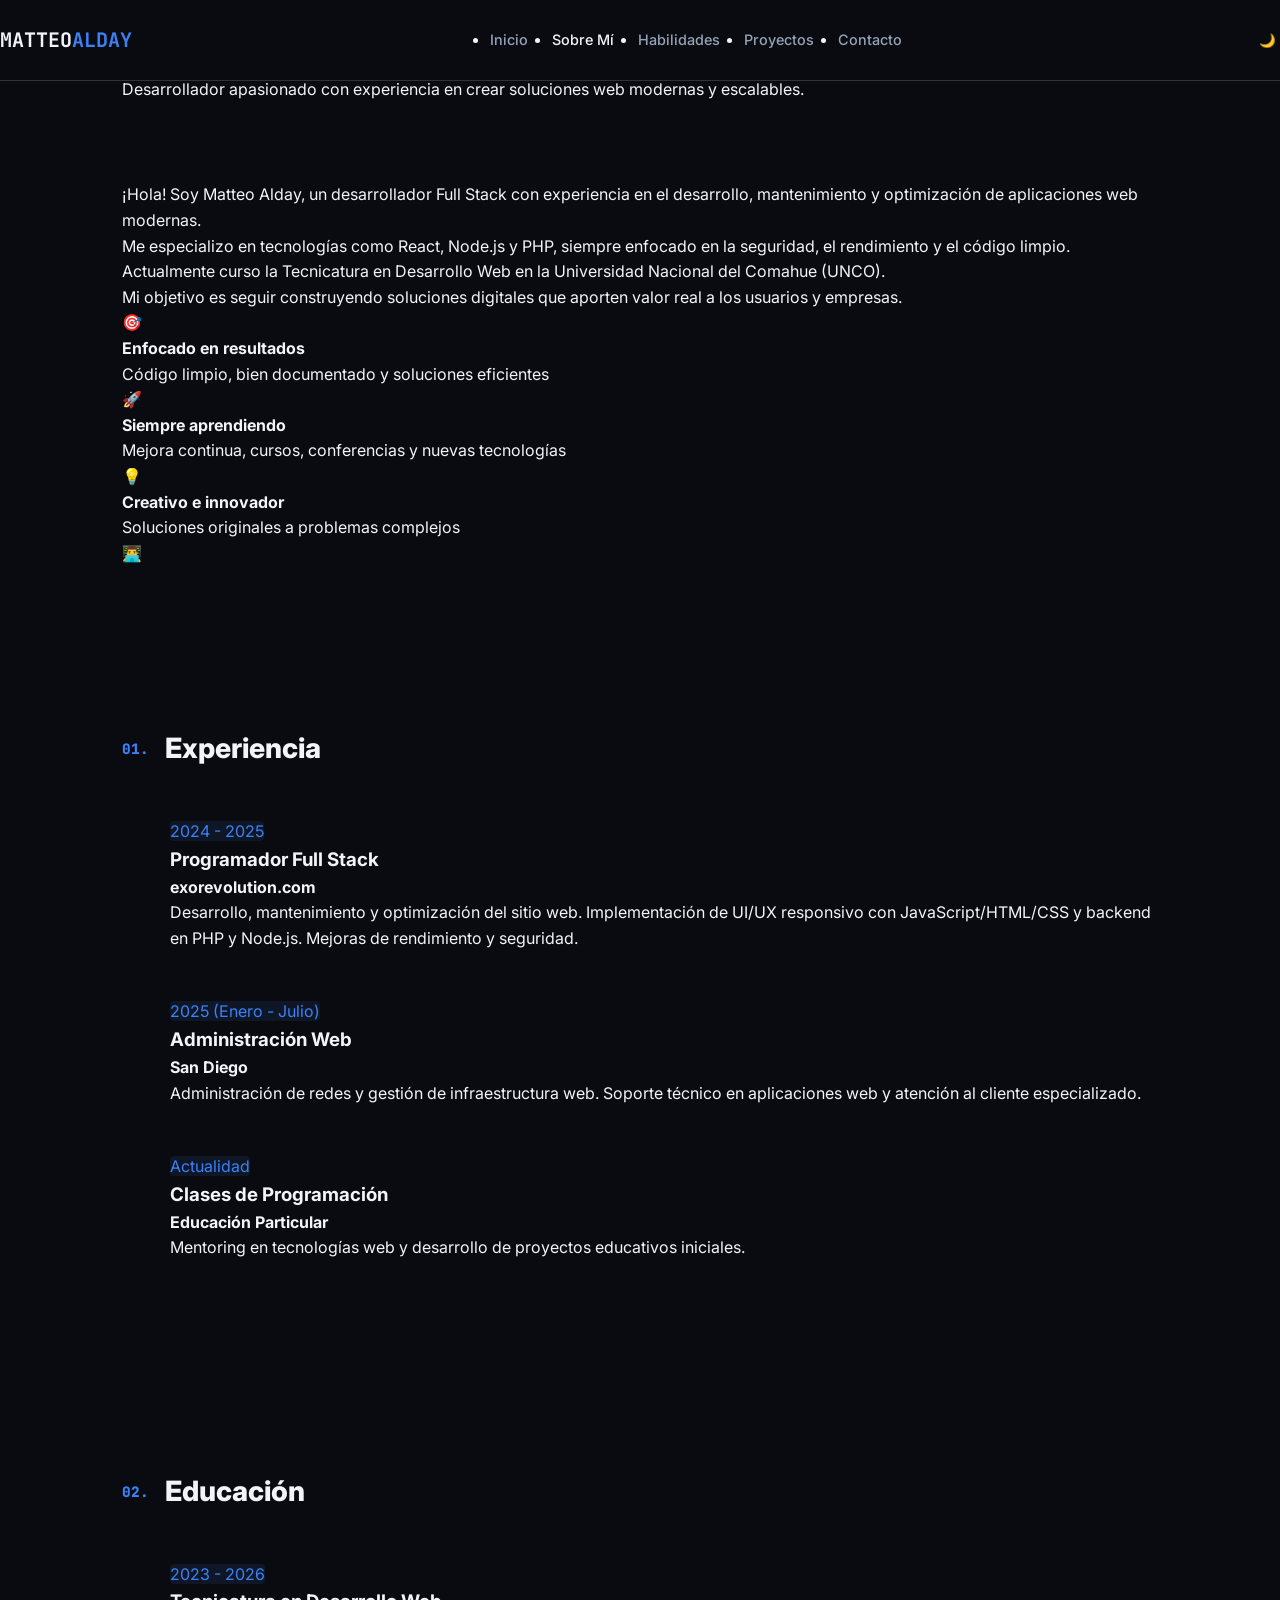
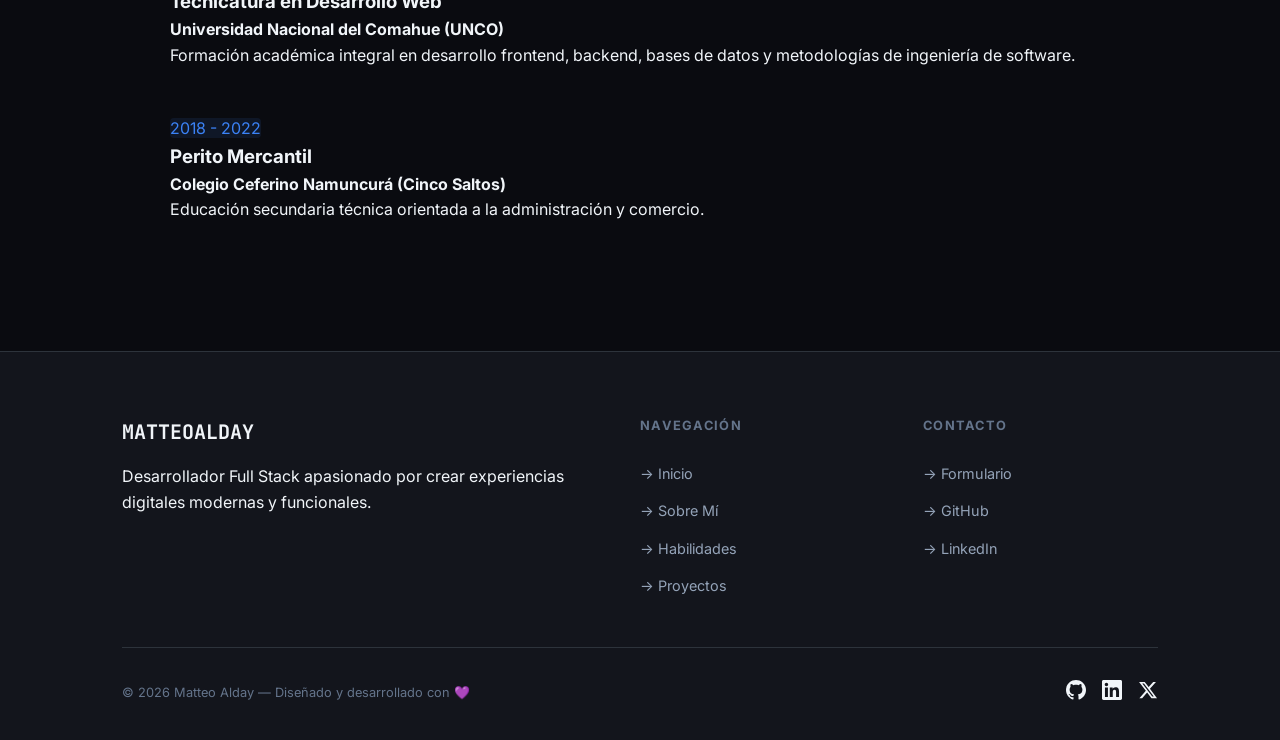
==== commit 77491e8f: "style: rediseño minimalista y proyecto estrella de ingles" ====
--- a/pages/about.html
+++ b/pages/about.html
@@ -4,7 +4,7 @@
     <meta charset="UTF-8">
     <meta name="viewport" content="width=device-width, initial-scale=1.0">
     <meta name="description" content="Conoce mi trayectoria, experiencia profesional y educación como desarrollador Full Stack.">
-    <title>Sobre Mí | Dev Portfolio</title>
+    <title>Sobre Mí | Matteo Alday</title>
     <link rel="preconnect" href="https://fonts.googleapis.com">
     <link rel="preconnect" href="https://fonts.gstatic.com" crossorigin>
     <link href="https://fonts.googleapis.com/css2?family=Inter:wght@300;400;500;600;700;800;900&family=JetBrains+Mono:wght@400;700&display=swap" rel="stylesheet">
@@ -16,7 +16,7 @@
 
     <nav class="navbar" id="navbar">
         <div class="nav-container">
-            <a href="../index.html" class="nav-logo">&lt;Dev /&gt;</a>
+            <a href="../index.html" class="nav-logo">MATTEO<span>ALDAY</span></a>
             <ul class="nav-links" id="navLinks">
                 <li><a href="../index.html" class="nav-link">Inicio</a></li>
                 <li><a href="about.html" class="nav-link active">Sobre Mí</a></li>
@@ -145,7 +145,7 @@
         <div class="container">
             <div class="footer-grid">
                 <div class="footer-brand">
-                    <a href="../index.html" class="footer-logo">&lt;Dev /&gt;</a>
+                    <a href="../index.html" class="footer-logo">MATTEO<span>ALDAY</span></a>
                     <p>Desarrollador Full Stack apasionado por crear experiencias digitales modernas y funcionales.</p>
                 </div>
                 <div class="footer-column">
@@ -161,16 +161,16 @@
                     <h4>Contacto</h4>
                     <ul>
                         <li><a href="contact.html">→ Formulario</a></li>
-                        <li><a href="https://github.com" target="_blank" rel="noopener">→ GitHub</a></li>
-                        <li><a href="https://linkedin.com" target="_blank" rel="noopener">→ LinkedIn</a></li>
+                        <li><a href="https://github.com/mateoalday" target="_blank" rel="noopener">→ GitHub</a></li>
+                        <li><a href="https://linkedin.com/in/mateo-alday" target="_blank" rel="noopener">→ LinkedIn</a></li>
                     </ul>
                 </div>
             </div>
             <div class="footer-bottom">
-                <p class="footer-copyright">&copy; 2026 &lt;Dev /&gt; — Diseñado y desarrollado con 💜</p>
+                <p class="footer-copyright">&copy; 2026 Matteo Alday — Diseñado y desarrollado con 💜</p>
                 <div class="footer-social">
-                    <a href="https://github.com" class="social-link" aria-label="GitHub" target="_blank" rel="noopener"><svg width="20" height="20" viewBox="0 0 24 24" fill="currentColor"><path d="M12 0c-6.626 0-12 5.373-12 12 0 5.302 3.438 9.8 8.207 11.387.599.111.793-.261.793-.577v-2.234c-3.338.726-4.033-1.416-4.033-1.416-.546-1.387-1.333-1.756-1.333-1.756-1.089-.745.083-.729.083-.729 1.205.084 1.839 1.237 1.839 1.237 1.07 1.834 2.807 1.304 3.492.997.107-.775.418-1.305.762-1.604-2.665-.305-5.467-1.334-5.467-5.931 0-1.311.469-2.381 1.236-3.221-.124-.303-.535-1.524.117-3.176 0 0 1.008-.322 3.301 1.23.957-.266 1.983-.399 3.003-.404 1.02.005 2.047.138 3.006.404 2.291-1.552 3.297-1.23 3.297-1.23.653 1.653.242 2.874.118 3.176.77.84 1.235 1.911 1.235 3.221 0 4.609-2.807 5.624-5.479 5.921.43.372.823 1.102.823 2.222v3.293c0 .319.192.694.801.576 4.765-1.589 8.199-6.086 8.199-11.386 0-6.627-5.373-12-12-12z"/></svg></a>
-                    <a href="https://linkedin.com" class="social-link" aria-label="LinkedIn" target="_blank" rel="noopener"><svg width="20" height="20" viewBox="0 0 24 24" fill="currentColor"><path d="M20.447 20.452h-3.554v-5.569c0-1.328-.027-3.037-1.852-3.037-1.853 0-2.136 1.445-2.136 2.939v5.667H9.351V9h3.414v1.561h.046c.477-.9 1.637-1.85 3.37-1.85 3.601 0 4.267 2.37 4.267 5.455v6.286zM5.337 7.433c-1.144 0-2.063-.926-2.063-2.065 0-1.138.92-2.063 2.063-2.063 1.14 0 2.064.925 2.064 2.063 0 1.139-.925 2.065-2.064 2.065zm1.782 13.019H3.555V9h3.564v11.452zM22.225 0H1.771C.792 0 0 .774 0 1.729v20.542C0 23.227.792 24 1.771 24h20.451C23.2 24 24 23.227 24 22.271V1.729C24 .774 23.2 0 22.222 0h.003z"/></svg></a>
+                    <a href="https://github.com/mateoalday" class="social-link" aria-label="GitHub" target="_blank" rel="noopener"><svg width="20" height="20" viewBox="0 0 24 24" fill="currentColor"><path d="M12 0c-6.626 0-12 5.373-12 12 0 5.302 3.438 9.8 8.207 11.387.599.111.793-.261.793-.577v-2.234c-3.338.726-4.033-1.416-4.033-1.416-.546-1.387-1.333-1.756-1.333-1.756-1.089-.745.083-.729.083-.729 1.205.084 1.839 1.237 1.839 1.237 1.07 1.834 2.807 1.304 3.492.997.107-.775.418-1.305.762-1.604-2.665-.305-5.467-1.334-5.467-5.931 0-1.311.469-2.381 1.236-3.221-.124-.303-.535-1.524.117-3.176 0 0 1.008-.322 3.301 1.23.957-.266 1.983-.399 3.003-.404 1.02.005 2.047.138 3.006.404 2.291-1.552 3.297-1.23 3.297-1.23.653 1.653.242 2.874.118 3.176.77.84 1.235 1.911 1.235 3.221 0 4.609-2.807 5.624-5.479 5.921.43.372.823 1.102.823 2.222v3.293c0 .319.192.694.801.576 4.765-1.589 8.199-6.086 8.199-11.386 0-6.627-5.373-12-12-12z"/></svg></a>
+                    <a href="https://linkedin.com/in/mateo-alday" class="social-link" aria-label="LinkedIn" target="_blank" rel="noopener"><svg width="20" height="20" viewBox="0 0 24 24" fill="currentColor"><path d="M20.447 20.452h-3.554v-5.569c0-1.328-.027-3.037-1.852-3.037-1.853 0-2.136 1.445-2.136 2.939v5.667H9.351V9h3.414v1.561h.046c.477-.9 1.637-1.85 3.37-1.85 3.601 0 4.267 2.37 4.267 5.455v6.286zM5.337 7.433c-1.144 0-2.063-.926-2.063-2.065 0-1.138.92-2.063 2.063-2.063 1.14 0 2.064.925 2.064 2.063 0 1.139-.925 2.065-2.064 2.065zm1.782 13.019H3.555V9h3.564v11.452zM22.225 0H1.771C.792 0 0 .774 0 1.729v20.542C0 23.227.792 24 1.771 24h20.451C23.2 24 24 23.227 24 22.271V1.729C24 .774 23.2 0 22.222 0h.003z"/></svg></a>
                     <a href="https://twitter.com" class="social-link" aria-label="Twitter / X" target="_blank" rel="noopener"><svg width="20" height="20" viewBox="0 0 24 24" fill="currentColor"><path d="M18.244 2.25h3.308l-7.227 8.26 8.502 11.24H16.17l-5.214-6.817L4.99 21.75H1.68l7.73-8.835L1.254 2.25H8.08l4.713 6.231zm-1.161 17.52h1.833L7.084 4.126H5.117z"/></svg></a>
                 </div>
             </div>
--- a/css/global.css
+++ b/css/global.css
@@ -1,167 +1,128 @@
 /* ========================================
-   DESIGN TOKENS & VARIABLES
-======================================== */
+   DESIGN SYSTEM - MINIMALIST PRO
+   ======================================== */
 :root {
-    --bg-primary: #0a0a0f;
-    --bg-secondary: #12121a;
-    --bg-card: #1a1a2e;
-    --bg-card-hover: #22223a;
-    --bg-glass: rgba(26, 26, 46, 0.7);
-    --bg-nav: rgba(10, 10, 15, 0.85);
-    --text-primary: #e8e8f0;
-    --text-secondary: #a0a0b8;
-    --text-muted: #6b6b80;
-    --accent-primary: #7c3aed;
-    --accent-secondary: #a855f7;
-    --accent-tertiary: #c084fc;
-    --accent-glow: rgba(124, 58, 237, 0.3);
-    --accent-gradient: linear-gradient(135deg, #7c3aed, #a855f7, #c084fc);
+    --bg-primary: #0a0b10;
+    --bg-secondary: #13151c;
+    --bg-card: #1c1f26;
+    --bg-card-hover: #242831;
+    --text-primary: #f1f5f9;
+    --text-secondary: #94a3b8;
+    --text-muted: #64748b;
+    --accent: #3b82f6; /* Azul Cobalto */
+    --accent-soft: rgba(59, 130, 246, 0.1);
+    --border: #2d333b;
+    --border-hover: #4b5563;
     --success: #10b981;
-    --error: #ef4444;
-    --border-color: rgba(255, 255, 255, 0.06);
-    --border-hover: rgba(124, 58, 237, 0.4);
-    --shadow-sm: 0 2px 8px rgba(0, 0, 0, 0.3);
-    --shadow-md: 0 8px 30px rgba(0, 0, 0, 0.4);
-    --shadow-lg: 0 20px 60px rgba(0, 0, 0, 0.5);
-    --shadow-glow: 0 0 40px rgba(124, 58, 237, 0.15);
-    --font-primary: 'Inter', -apple-system, BlinkMacSystemFont, sans-serif;
-    --font-mono: 'JetBrains Mono', 'Fira Code', monospace;
-    --section-padding: 100px 0;
-    --container-width: 1200px;
-    --border-radius: 16px;
-    --border-radius-sm: 8px;
-    --border-radius-xs: 6px;
-    --transition-fast: 0.2s cubic-bezier(0.4, 0, 0.2, 1);
-    --transition-smooth: 0.4s cubic-bezier(0.4, 0, 0.2, 1);
-    --transition-bounce: 0.5s cubic-bezier(0.34, 1.56, 0.64, 1);
+    
+    --font-primary: 'Inter', -apple-system, sans-serif;
+    --font-mono: 'JetBrains Mono', monospace;
+    
+    --container-width: 1100px;
+    --transition: all 0.25s cubic-bezier(0.4, 0, 0.2, 1);
 }
 
 [data-theme="light"] {
-    --bg-primary: #f8f9fc;
-    --bg-secondary: #eef0f5;
-    --bg-card: #ffffff;
-    --bg-card-hover: #f0f2f7;
-    --bg-glass: rgba(255, 255, 255, 0.8);
-    --bg-nav: rgba(248, 249, 252, 0.9);
-    --text-primary: #1a1a2e;
-    --text-secondary: #4a4a6a;
-    --text-muted: #8888a0;
-    --accent-primary: #6d28d9;
-    --accent-secondary: #7c3aed;
-    --accent-tertiary: #8b5cf6;
-    --accent-glow: rgba(109, 40, 217, 0.15);
-    --border-color: rgba(0, 0, 0, 0.08);
-    --border-hover: rgba(109, 40, 217, 0.3);
-    --shadow-sm: 0 2px 8px rgba(0, 0, 0, 0.06);
-    --shadow-md: 0 8px 30px rgba(0, 0, 0, 0.08);
-    --shadow-lg: 0 20px 60px rgba(0, 0, 0, 0.1);
-    --shadow-glow: 0 0 40px rgba(109, 40, 217, 0.08);
+    --bg-primary: #ffffff;
+    --bg-secondary: #f8fafc;
+    --bg-card: #f1f5f9;
+    --bg-card-hover: #e2e8f0;
+    --text-primary: #0f172a;
+    --text-secondary: #475569;
+    --text-muted: #94a3b8;
+    --accent: #2563eb;
+    --accent-soft: rgba(37, 99, 235, 0.05);
+    --border: #e2e8f0;
+    --border-hover: #cbd5e1;
 }
 
 /* RESET */
 *, *::before, *::after { margin: 0; padding: 0; box-sizing: border-box; }
-html { scroll-behavior: smooth; scroll-padding-top: 80px; }
+html { scroll-behavior: smooth; }
 body {
     font-family: var(--font-primary);
     background-color: var(--bg-primary);
     color: var(--text-primary);
-    line-height: 1.7;
-    overflow-x: hidden;
-    transition: background-color var(--transition-smooth), color var(--transition-smooth);
+    line-height: 1.6;
+    -webkit-font-smoothing: antialiased;
 }
-a { text-decoration: none; color: inherit; transition: color var(--transition-fast); }
-img { max-width: 100%; display: block; }
+a { text-decoration: none; color: inherit; transition: var(--transition); }
 button { border: none; background: none; cursor: pointer; font-family: inherit; }
-ul, ol { list-style: none; }
-.container { max-width: var(--container-width); margin: 0 auto; padding: 0 24px; }
 
-/* SCROLL PROGRESS */
-.scroll-progress { position: fixed; top: 0; left: 0; width: 0%; height: 3px; background: var(--accent-gradient); z-index: 10000; transition: width 0.1s linear; box-shadow: 0 0 10px var(--accent-glow); }
+.container { max-width: var(--container-width); margin: 0 auto; padding: 0 2rem; }
 
-/* NAVIGATION */
-.navbar { position: fixed; top: 0; left: 0; right: 0; z-index: 1000; padding: 16px 0; background: var(--bg-nav); backdrop-filter: blur(20px); -webkit-backdrop-filter: blur(20px); border-bottom: 1px solid var(--border-color); transition: all var(--transition-smooth); }
-.navbar.scrolled { padding: 10px 0; box-shadow: var(--shadow-md); }
-.nav-container { max-width: var(--container-width); margin: 0 auto; padding: 0 24px; display: flex; align-items: center; justify-content: space-between; }
-.nav-logo { font-family: var(--font-mono); font-size: 1.4rem; font-weight: 700; color: var(--accent-secondary); letter-spacing: -0.5px; transition: transform var(--transition-fast); }
-.nav-logo:hover { transform: scale(1.05); }
-.nav-links { display: flex; gap: 8px; }
-.nav-link { padding: 8px 18px; font-size: 0.9rem; font-weight: 500; color: var(--text-secondary); border-radius: var(--border-radius-sm); transition: all var(--transition-fast); }
-.nav-link:hover, .nav-link.active { color: var(--accent-secondary); background: var(--accent-glow); }
-.nav-actions { display: flex; align-items: center; gap: 12px; }
-.theme-toggle { width: 42px; height: 42px; border-radius: 50%; display: flex; align-items: center; justify-content: center; background: var(--bg-card); border: 1px solid var(--border-color); transition: all var(--transition-fast); font-size: 1.2rem; }
-.theme-toggle:hover { border-color: var(--border-hover); transform: rotate(30deg); box-shadow: var(--shadow-glow); }
-.theme-icon { transition: transform var(--transition-smooth); }
-.nav-hamburger { display: none; flex-direction: column; gap: 5px; width: 28px; padding: 4px 0; }
-.nav-hamburger span { display: block; height: 2px; background: var(--text-primary); border-radius: 2px; transition: all var(--transition-fast); }
-.nav-hamburger.active span:nth-child(1) { transform: rotate(45deg) translate(5px, 5px); }
-.nav-hamburger.active span:nth-child(2) { opacity: 0; }
-.nav-hamburger.active span:nth-child(3) { transform: rotate(-45deg) translate(5px, -5px); }
+/* NAVIGATION - CLEAN & FLAT */
+.navbar {
+    position: fixed;
+    top: 0;
+    left: 0;
+    right: 0;
+    z-index: 1000;
+    padding: 1.5rem 0;
+    background: var(--bg-primary);
+    border-bottom: 1px solid var(--border);
+    transition: var(--transition);
+}
+.navbar.scrolled { padding: 1rem 0; background: var(--bg-primary); }
 
-/* BUTTONS */
-.btn { display: inline-flex; align-items: center; gap: 8px; padding: 14px 32px; font-size: 0.95rem; font-weight: 600; border-radius: 50px; transition: all var(--transition-fast); position: relative; overflow: hidden; cursor: pointer; }
-.btn-primary { background: var(--accent-gradient); color: #fff; box-shadow: 0 4px 20px var(--accent-glow); }
-.btn-primary:hover { transform: translateY(-3px); box-shadow: 0 8px 30px var(--accent-glow); }
-.btn-primary:active { transform: translateY(-1px); }
-.btn-outline { border: 2px solid var(--accent-primary); color: var(--accent-secondary); background: transparent; }
-.btn-outline:hover { background: var(--accent-glow); transform: translateY(-3px); }
-.btn-sm { padding: 10px 22px; font-size: 0.85rem; }
+.nav-container { display: flex; align-items: center; justify-content: space-between; }
+.nav-logo { font-family: var(--font-mono); font-size: 1.25rem; font-weight: 700; color: var(--text-primary); }
+.nav-logo span { color: var(--accent); }
+
+.nav-links { display: flex; gap: 1.5rem; }
+.nav-link { font-size: 0.9rem; font-weight: 500; color: var(--text-secondary); }
+.nav-link:hover, .nav-link.active { color: var(--text-primary); }
+
+/* SCROLL PROGRESS - NO GLOW */
+.scroll-progress { position: fixed; top: 0; left: 0; width: 0%; height: 2px; background: var(--accent); z-index: 10001; }
+
+/* BUTTONS - SOLID & BOLD */
+.btn {
+    display: inline-flex;
+    align-items: center;
+    gap: 0.5rem;
+    padding: 0.75rem 1.5rem;
+    font-size: 0.9rem;
+    font-weight: 600;
+    border-radius: 4px;
+    transition: var(--transition);
+}
+.btn-primary { background: var(--accent); color: white; border: 1px solid var(--accent); }
+.btn-primary:hover { transform: translateY(-2px); box-shadow: 0 4px 12px var(--accent-soft); }
+
+.btn-outline { border: 1px solid var(--border); color: var(--text-primary); }
+.btn-outline:hover { border-color: var(--accent); background: var(--bg-secondary); }
 
 /* SECTIONS */
-.section { padding: var(--section-padding); position: relative; }
-.section-alt { background: var(--bg-secondary); }
-.section-title { font-size: clamp(1.8rem, 4vw, 2.4rem); font-weight: 800; margin-bottom: 60px; display: flex; align-items: center; gap: 16px; }
-.section-title::after { content: ''; flex: 1; height: 1px; background: var(--border-color); max-width: 300px; }
-.section-number { font-family: var(--font-mono); font-size: 1rem; font-weight: 400; color: var(--accent-secondary); }
+.section { padding: 80px 0; }
+.section-title {
+    font-size: 1.75rem;
+    font-weight: 800;
+    margin-bottom: 3rem;
+    display: flex;
+    align-items: center;
+    gap: 1rem;
+}
+.section-number { font-family: var(--font-mono); color: var(--accent); font-size: 0.9rem; }
 
-/* PAGE HEADER (sub-pages) */
-.page-header { padding: 140px 0 60px; position: relative; overflow: hidden; }
-.page-header::before { content: ''; position: absolute; top: 0; left: 50%; transform: translateX(-50%); width: 600px; height: 600px; background: radial-gradient(circle, var(--accent-glow) 0%, transparent 70%); opacity: 0.3; pointer-events: none; }
-.page-header-content { position: relative; z-index: 1; }
-.page-breadcrumb { display: flex; align-items: center; gap: 8px; font-size: 0.85rem; color: var(--text-muted); margin-bottom: 16px; }
-.page-breadcrumb a { color: var(--accent-secondary); }
-.page-breadcrumb a:hover { text-decoration: underline; }
-.page-title { font-size: clamp(2.4rem, 5vw, 3.5rem); font-weight: 900; background: var(--accent-gradient); -webkit-background-clip: text; -webkit-text-fill-color: transparent; background-clip: text; margin-bottom: 16px; animation: fadeInUp 0.6s ease forwards; }
-.page-subtitle { font-size: 1.15rem; color: var(--text-secondary); max-width: 600px; line-height: 1.8; animation: fadeInUp 0.6s ease 0.15s forwards; opacity: 0; }
+/* REVEAL - SMOOTHER */
+.reveal { opacity: 0; transform: translateY(20px); transition: all 0.6s ease-out; }
+.reveal.active { opacity: 1; transform: translateY(0); }
 
 /* FOOTER */
-.footer { padding: 60px 0 40px; border-top: 1px solid var(--border-color); background: var(--bg-secondary); }
-.footer-grid { display: grid; grid-template-columns: 1.5fr 1fr 1fr; gap: 48px; margin-bottom: 48px; }
-.footer-brand { max-width: 320px; }
-.footer-logo { font-family: var(--font-mono); font-size: 1.4rem; font-weight: 700; color: var(--accent-secondary); margin-bottom: 16px; display: inline-block; }
-.footer-brand p { color: var(--text-secondary); font-size: 0.95rem; line-height: 1.7; }
-.footer-column h4 { font-size: 0.95rem; font-weight: 700; text-transform: uppercase; letter-spacing: 1px; color: var(--text-primary); margin-bottom: 20px; }
-.footer-column ul { display: flex; flex-direction: column; gap: 12px; }
-.footer-column a { color: var(--text-secondary); font-size: 0.9rem; transition: all var(--transition-fast); display: flex; align-items: center; gap: 8px; }
-.footer-column a:hover { color: var(--accent-secondary); transform: translateX(4px); }
-.footer-bottom { display: flex; align-items: center; justify-content: space-between; padding-top: 32px; border-top: 1px solid var(--border-color); }
-.footer-copyright { color: var(--text-muted); font-size: 0.85rem; }
-.footer-social { display: flex; gap: 12px; }
-.social-link { width: 40px; height: 40px; display: flex; align-items: center; justify-content: center; background: var(--bg-card); border: 1px solid var(--border-color); border-radius: 50%; color: var(--text-secondary); transition: all var(--transition-fast); }
-.social-link:hover { color: #fff; background: var(--accent-primary); border-color: var(--accent-primary); transform: translateY(-4px); box-shadow: 0 8px 20px var(--accent-glow); }
+.footer { padding: 4rem 0 2rem; border-top: 1px solid var(--border); background: var(--bg-secondary); }
+.footer-grid { display: grid; grid-template-columns: 2fr 1fr 1fr; gap: 3rem; margin-bottom: 3rem; }
+.footer-logo { font-family: var(--font-mono); font-size: 1.25rem; font-weight: 700; margin-bottom: 1rem; display: block; }
+.footer-column h4 { font-size: 0.8rem; text-transform: uppercase; letter-spacing: 0.1em; margin-bottom: 1.5rem; color: var(--text-muted); }
+.footer-column ul { list-style: none; display: flex; flex-direction: column; gap: 0.75rem; }
+.footer-column a { color: var(--text-secondary); font-size: 0.9rem; }
+.footer-column a:hover { color: var(--accent); }
 
-/* TAGS */
-.tag { display: inline-block; padding: 4px 12px; font-size: 0.78rem; font-family: var(--font-mono); color: var(--text-muted); background: var(--bg-secondary); border-radius: var(--border-radius-xs); border: 1px solid var(--border-color); }
-.tag-accent { color: var(--accent-secondary); background: var(--accent-glow); border-color: transparent; font-weight: 600; text-transform: uppercase; letter-spacing: 0.5px; }
+.footer-bottom { display: flex; justify-content: space-between; align-items: center; padding-top: 2rem; border-top: 1px solid var(--border); }
+.footer-copyright { font-size: 0.8rem; color: var(--text-muted); }
+.footer-social { display: flex; gap: 1rem; }
 
-/* REVEAL */
-.reveal { opacity: 0; transform: translateY(40px); transition: all 0.8s cubic-bezier(0.4, 0, 0.2, 1); }
-.reveal.active { opacity: 1; transform: translateY(0); }
-
-@keyframes fadeInUp { from { opacity: 0; transform: translateY(30px); } to { opacity: 1; transform: translateY(0); } }
-@keyframes fadeIn { from { opacity: 0; } to { opacity: 1; } }
-@keyframes blink { 0%, 100% { opacity: 1; } 50% { opacity: 0; } }
-
-/* RESPONSIVE */
-@media (max-width: 900px) {
-    .nav-links { position: fixed; top: 0; right: -100%; width: 280px; height: 100vh; background: var(--bg-secondary); flex-direction: column; padding: 100px 32px 32px; gap: 4px; transition: right var(--transition-smooth); box-shadow: var(--shadow-lg); border-left: 1px solid var(--border-color); }
-    .nav-links.open { right: 0; }
-    .nav-hamburger { display: flex; }
-    .footer-grid { grid-template-columns: 1fr; gap: 32px; }
-    .footer-bottom { flex-direction: column; gap: 16px; text-align: center; }
+@media (max-width: 768px) {
+    .footer-grid { grid-template-columns: 1fr; gap: 2rem; }
+    .nav-links { display: none; } /* Enriquecer en JS o CSS pages */
 }
-
-@media (max-width: 600px) {
-    .section { padding: 70px 0; }
-    .section-title { font-size: 1.6rem; margin-bottom: 40px; }
-    .page-header { padding: 120px 0 40px; }
-}
--- a/css/pages.css
+++ b/css/pages.css
@@ -1,175 +1,167 @@
 /* ========================================
-   HOME - HERO
-======================================== */
-.hero { min-height: 100vh; display: flex; align-items: center; justify-content: center; position: relative; padding: 120px 24px 80px; overflow: hidden; }
-.hero-particles { position: absolute; inset: 0; pointer-events: none; z-index: 0; }
-.hero-particles .particle { position: absolute; border-radius: 50%; background: var(--accent-secondary); opacity: 0.12; animation: floatParticle linear infinite; }
-@keyframes floatParticle { 0% { transform: translateY(0) rotate(0deg); opacity: 0; } 10% { opacity: 0.12; } 90% { opacity: 0.12; } 100% { transform: translateY(-100vh) rotate(720deg); opacity: 0; } }
-.hero-content { text-align: center; position: relative; z-index: 1; max-width: 800px; }
-.hero-greeting { font-size: 1.1rem; color: var(--accent-secondary); font-weight: 500; margin-bottom: 16px; letter-spacing: 1px; animation: fadeInUp 0.8s ease forwards; opacity: 0; }
-.hero-name { font-size: clamp(2.8rem, 7vw, 5rem); font-weight: 900; line-height: 1.1; margin-bottom: 16px; background: var(--accent-gradient); -webkit-background-clip: text; -webkit-text-fill-color: transparent; background-clip: text; animation: fadeInUp 0.8s ease 0.15s forwards; opacity: 0; }
-.hero-title { font-size: clamp(1.3rem, 3vw, 1.8rem); font-weight: 400; color: var(--text-secondary); margin-bottom: 24px; min-height: 2.4em; animation: fadeInUp 0.8s ease 0.3s forwards; opacity: 0; }
-.typewriter { color: var(--accent-tertiary); font-weight: 600; }
-.cursor { color: var(--accent-secondary); animation: blink 1s step-end infinite; font-weight: 200; }
-.hero-description { font-size: 1.1rem; color: var(--text-secondary); max-width: 580px; margin: 0 auto 40px; line-height: 1.8; animation: fadeInUp 0.8s ease 0.45s forwards; opacity: 0; }
-.hero-cta { display: flex; gap: 16px; justify-content: center; flex-wrap: wrap; margin-bottom: 60px; animation: fadeInUp 0.8s ease 0.6s forwards; opacity: 0; }
-.hero-stats { display: flex; gap: 48px; justify-content: center; animation: fadeInUp 0.8s ease 0.75s forwards; opacity: 0; }
-.stat { text-align: center; }
-.stat-number { display: block; font-size: 2.2rem; font-weight: 800; color: var(--accent-secondary); font-family: var(--font-mono); }
-.stat-label { display: block; font-size: 0.85rem; color: var(--text-muted); margin-top: 4px; }
-.hero-scroll-indicator { position: absolute; bottom: 32px; left: 50%; transform: translateX(-50%); display: flex; flex-direction: column; align-items: center; gap: 8px; color: var(--text-muted); font-size: 0.75rem; letter-spacing: 2px; text-transform: uppercase; animation: fadeInUp 0.8s ease 0.9s forwards; opacity: 0; }
-.scroll-line { width: 1px; height: 40px; background: linear-gradient(to bottom, var(--accent-secondary), transparent); animation: scrollLine 2s ease infinite; }
-@keyframes scrollLine { 0% { transform: scaleY(0); transform-origin: top; } 50% { transform: scaleY(1); transform-origin: top; } 51% { transform-origin: bottom; } 100% { transform: scaleY(0); transform-origin: bottom; } }
+   HOME - HERO (MINIMALIST)
+   ======================================== */
+.hero { 
+    min-height: 100vh; 
+    display: flex; 
+    align-items: center; 
+    justify-content: center; 
+    padding: 120px 2rem 80px;
+    background: radial-gradient(circle at 10% 20%, var(--accent-soft) 0%, transparent 40%);
+}
+.hero-content { text-align: center; max-width: 800px; }
+.hero-greeting { 
+    font-family: var(--font-mono); 
+    font-size: 0.9rem; 
+    color: var(--accent); 
+    margin-bottom: 1rem; 
+}
+.hero-name { 
+    font-size: clamp(2.5rem, 8vw, 4.5rem); 
+    font-weight: 800; 
+    line-height: 1.1; 
+    margin-bottom: 1.5rem;
+    color: var(--text-primary);
+}
+.hero-title { 
+    font-size: clamp(1.1rem, 3vw, 1.5rem); 
+    color: var(--text-secondary); 
+    margin-bottom: 2rem;
+    font-weight: 400;
+}
+.typewriter { color: var(--text-primary); font-weight: 600; border-bottom: 2px solid var(--accent); }
+.hero-description { 
+    font-size: 1.1rem; 
+    color: var(--text-secondary); 
+    max-width: 600px; 
+    margin: 0 auto 3rem; 
+    line-height: 1.7; 
+}
+.hero-cta { display: flex; gap: 1rem; justify-content: center; flex-wrap: wrap; }
 
-/* HOME - PREVIEW CARDS */
-.preview-grid { display: grid; grid-template-columns: repeat(auto-fit, minmax(280px, 1fr)); gap: 28px; }
-.preview-card { background: var(--bg-card); border: 1px solid var(--border-color); border-radius: var(--border-radius); padding: 36px 28px; transition: all var(--transition-smooth); position: relative; overflow: hidden; }
-.preview-card::before { content: ''; position: absolute; top: 0; left: 0; right: 0; height: 3px; background: var(--accent-gradient); transform: scaleX(0); transition: transform var(--transition-smooth); }
-.preview-card:hover { transform: translateY(-8px); border-color: var(--border-hover); box-shadow: var(--shadow-lg), var(--shadow-glow); }
-.preview-card:hover::before { transform: scaleX(1); }
-.preview-card-icon { font-size: 2.5rem; margin-bottom: 20px; }
-.preview-card h3 { font-size: 1.2rem; font-weight: 700; margin-bottom: 12px; }
-.preview-card p { color: var(--text-secondary); font-size: 0.95rem; margin-bottom: 20px; line-height: 1.6; }
-.preview-card-link { display: inline-flex; align-items: center; gap: 6px; color: var(--accent-secondary); font-weight: 600; font-size: 0.9rem; transition: all var(--transition-fast); }
-.preview-card-link:hover { gap: 10px; }
+.hero-stats { 
+    display: flex; 
+    gap: 4rem; 
+    justify-content: center; 
+    margin-top: 4rem;
+    padding-top: 3rem;
+    border-top: 1px solid var(--border);
+}
+.stat-number { font-size: 2rem; font-weight: 700; color: var(--text-primary); font-family: var(--font-mono); }
+.stat-label { font-size: 0.75rem; text-transform: uppercase; letter-spacing: 0.1em; color: var(--text-muted); }
 
-/* ========================================
-   ABOUT PAGE
-======================================== */
-.about-grid { display: grid; grid-template-columns: 1.2fr 0.8fr; gap: 60px; align-items: center; }
-.about-text p { color: var(--text-secondary); margin-bottom: 20px; font-size: 1.05rem; }
-.about-highlights { display: flex; flex-direction: column; gap: 20px; margin-top: 32px; }
-.highlight-item { display: flex; align-items: flex-start; gap: 16px; padding: 16px 20px; background: var(--bg-card); border-radius: var(--border-radius-sm); border: 1px solid var(--border-color); transition: all var(--transition-fast); }
-.highlight-item:hover { border-color: var(--border-hover); transform: translateX(8px); box-shadow: var(--shadow-glow); }
-.highlight-icon { font-size: 1.5rem; flex-shrink: 0; margin-top: 2px; }
-.highlight-item strong { display: block; margin-bottom: 4px; color: var(--text-primary); }
-.highlight-item p { font-size: 0.9rem !important; color: var(--text-muted) !important; margin: 0 !important; }
-.about-image { display: flex; justify-content: center; }
-.about-image-wrapper { position: relative; width: 280px; height: 340px; }
-.about-image-placeholder { width: 100%; height: 100%; background: var(--bg-card); border-radius: var(--border-radius); display: flex; align-items: center; justify-content: center; font-size: 6rem; border: 1px solid var(--border-color); position: relative; z-index: 1; transition: all var(--transition-smooth); overflow: hidden; }
-.about-image-placeholder::before { content: ''; position: absolute; inset: 0; background: var(--accent-gradient); opacity: 0.05; }
-.about-image-wrapper:hover .about-image-placeholder { transform: translate(-5px, -5px); }
-.about-image-border { position: absolute; inset: 0; border: 2px solid var(--accent-primary); border-radius: var(--border-radius); transform: translate(16px, 16px); opacity: 0.4; transition: all var(--transition-smooth); }
-.about-image-wrapper:hover .about-image-border { transform: translate(10px, 10px); }
+/* PROJECT CARDS - REFINED */
+.projects-grid { display: grid; grid-template-columns: repeat(auto-fill, minmax(320px, 1fr)); gap: 2rem; }
 
-/* TIMELINE */
-.timeline { position: relative; padding-left: 40px; }
-.timeline::before { content: ''; position: absolute; left: 15px; top: 0; bottom: 0; width: 2px; background: linear-gradient(to bottom, var(--accent-primary), var(--accent-tertiary), transparent); }
-.timeline-item { position: relative; margin-bottom: 40px; padding: 24px; background: var(--bg-card); border: 1px solid var(--border-color); border-radius: var(--border-radius-sm); transition: all var(--transition-fast); }
-.timeline-item:hover { border-color: var(--border-hover); box-shadow: var(--shadow-glow); transform: translateX(6px); }
-.timeline-item::before { content: ''; position: absolute; left: -33px; top: 28px; width: 12px; height: 12px; border-radius: 50%; background: var(--accent-gradient); border: 3px solid var(--bg-primary); box-shadow: 0 0 0 3px var(--accent-primary); }
-.timeline-date { font-family: var(--font-mono); font-size: 0.8rem; color: var(--accent-secondary); margin-bottom: 8px; display: inline-block; padding: 2px 10px; background: var(--accent-glow); border-radius: 50px; }
-.timeline-item h3 { font-size: 1.1rem; font-weight: 700; margin-bottom: 4px; }
-.timeline-item h4 { font-size: 0.9rem; color: var(--accent-tertiary); font-weight: 500; margin-bottom: 12px; }
-.timeline-item p { color: var(--text-secondary); font-size: 0.9rem; line-height: 1.6; }
+.project-card { 
+    background: var(--bg-card); 
+    border: 1px solid var(--border); 
+    border-radius: 8px; 
+    overflow: hidden; 
+    transition: var(--transition);
+}
+.project-card:hover { 
+    border-color: var(--border-hover); 
+    transform: translateY(-4px); 
+    background: var(--bg-card-hover);
+}
 
-/* ========================================
-   SKILLS PAGE
-======================================== */
-.skills-categories { display: flex; flex-direction: column; gap: 60px; }
-.skill-category-title { font-size: 1.3rem; font-weight: 700; margin-bottom: 28px; display: flex; align-items: center; gap: 12px; }
-.skill-category-title span { font-size: 1.4rem; }
-.skills-grid { display: grid; grid-template-columns: repeat(auto-fit, minmax(180px, 1fr)); gap: 24px; }
-.skill-card { background: var(--bg-card); border: 1px solid var(--border-color); border-radius: var(--border-radius); padding: 32px 24px; text-align: center; transition: all var(--transition-smooth); position: relative; overflow: hidden; }
-.skill-card::before { content: ''; position: absolute; top: 0; left: 0; right: 0; height: 3px; background: var(--accent-gradient); transform: scaleX(0); transition: transform var(--transition-smooth); }
-.skill-card:hover { transform: translateY(-8px); border-color: var(--border-hover); box-shadow: var(--shadow-glow); }
-.skill-card:hover::before { transform: scaleX(1); }
-.skill-icon { color: var(--accent-secondary); margin-bottom: 16px; transition: transform var(--transition-bounce); }
-.skill-card:hover .skill-icon { transform: scale(1.15); }
-.skill-card h3 { font-size: 1rem; font-weight: 600; margin-bottom: 16px; }
-.skill-bar { width: 100%; height: 4px; background: var(--border-color); border-radius: 4px; overflow: hidden; }
-.skill-fill { height: 100%; background: var(--accent-gradient); border-radius: 4px; width: 0%; transition: width 1.5s cubic-bezier(0.4, 0, 0.2, 1); }
+.project-image { 
+    position: relative; 
+    height: 200px; 
+    background: var(--bg-secondary);
+    border-bottom: 1px solid var(--border);
+    display: flex;
+    align-items: center;
+    justify-content: center;
+    font-size: 3rem;
+}
 
-/* CODE SNIPPET */
-.code-showcase { background: var(--bg-card); border: 1px solid var(--border-color); border-radius: var(--border-radius); overflow: hidden; }
-.code-header { display: flex; align-items: center; gap: 8px; padding: 14px 20px; background: rgba(0,0,0,0.3); border-bottom: 1px solid var(--border-color); }
-.code-dot { width: 12px; height: 12px; border-radius: 50%; }
-.code-dot.red { background: #ef4444; }
-.code-dot.yellow { background: #f59e0b; }
-.code-dot.green { background: #10b981; }
-.code-header span { margin-left: auto; font-family: var(--font-mono); font-size: 0.8rem; color: var(--text-muted); }
-.code-body { padding: 24px; font-family: var(--font-mono); font-size: 0.85rem; line-height: 1.8; overflow-x: auto; }
-.code-body .line-number { color: var(--text-muted); margin-right: 16px; user-select: none; display: inline-block; width: 24px; text-align: right; }
-.code-body .keyword { color: #c084fc; }
-.code-body .function { color: #60a5fa; }
-.code-body .string { color: #34d399; }
-.code-body .comment { color: var(--text-muted); font-style: italic; }
-.code-body .variable { color: #f472b6; }
-.code-body .operator { color: #fbbf24; }
+.project-info { padding: 1.5rem; }
+.project-category-tag { 
+    font-family: var(--font-mono);
+    font-size: 0.7rem; 
+    color: var(--accent); 
+    text-transform: uppercase; 
+    margin-bottom: 0.75rem;
+    display: block;
+}
+.project-name { font-size: 1.25rem; font-weight: 700; margin-bottom: 0.5rem; }
+.project-description { font-size: 0.9rem; color: var(--text-secondary); margin-bottom: 1.5rem; line-height: 1.5; }
 
-/* ========================================
-   PROJECTS PAGE
-======================================== */
-.project-filters { display: flex; gap: 12px; margin-bottom: 48px; flex-wrap: wrap; }
-.filter-btn { padding: 10px 22px; font-size: 0.9rem; font-weight: 500; color: var(--text-secondary); background: var(--bg-card); border: 1px solid var(--border-color); border-radius: 50px; transition: all var(--transition-fast); display: flex; align-items: center; gap: 6px; cursor: pointer; }
-.filter-btn:hover { border-color: var(--border-hover); color: var(--accent-secondary); }
-.filter-btn.active { background: var(--accent-gradient); color: #fff; border-color: transparent; box-shadow: 0 4px 20px var(--accent-glow); }
-.filter-icon { font-size: 0.85rem; }
-.projects-grid { display: grid; grid-template-columns: repeat(auto-fill, minmax(350px, 1fr)); gap: 28px; }
-.project-card { background: var(--bg-card); border: 1px solid var(--border-color); border-radius: var(--border-radius); overflow: hidden; transition: all var(--transition-smooth); }
-.project-card:hover { transform: translateY(-8px); border-color: var(--border-hover); box-shadow: var(--shadow-lg), var(--shadow-glow); }
-.project-card.hiding { opacity: 0; transform: scale(0.8); pointer-events: none; }
-.project-card.showing { animation: projectShow 0.5s ease forwards; }
-@keyframes projectShow { from { opacity: 0; transform: scale(0.8) translateY(20px); } to { opacity: 1; transform: scale(1) translateY(0); } }
-.project-image { position: relative; height: 220px; overflow: hidden; }
-.project-image-placeholder { width: 100%; height: 100%; display: flex; align-items: center; justify-content: center; font-size: 4rem; transition: transform var(--transition-smooth); }
-.project-card:hover .project-image-placeholder { transform: scale(1.08); }
-.project-overlay { position: absolute; inset: 0; background: rgba(10, 10, 15, 0.8); display: flex; align-items: center; justify-content: center; opacity: 0; transition: opacity var(--transition-fast); backdrop-filter: blur(4px); }
+.project-tech { display: flex; gap: 0.5rem; flex-wrap: wrap; }
+.project-tech span { 
+    font-size: 0.7rem; 
+    padding: 0.2rem 0.6rem; 
+    background: var(--bg-primary); 
+    border: 1px solid var(--border);
+    border-radius: 4px;
+    color: var(--text-muted);
+}
+
+.project-overlay {
+    position: absolute;
+    inset: 0;
+    background: rgba(10, 11, 16, 0.9);
+    display: flex;
+    align-items: center;
+    justify-content: center;
+    opacity: 0;
+    transition: var(--transition);
+}
 .project-card:hover .project-overlay { opacity: 1; }
-.project-overlay-actions { display: flex; gap: 16px; }
-.project-link { width: 50px; height: 50px; display: flex; align-items: center; justify-content: center; background: var(--bg-glass); border: 1px solid rgba(255,255,255,0.15); border-radius: 50%; color: #fff; transition: all var(--transition-fast); transform: translateY(20px); opacity: 0; }
-.project-card:hover .project-link { transform: translateY(0); opacity: 1; }
-.project-card:hover .project-link:nth-child(2) { transition-delay: 0.08s; }
-.project-link:hover { background: var(--accent-primary); border-color: var(--accent-primary); transform: translateY(-3px) !important; }
-.project-info { padding: 24px; }
-.project-category-tag { display: inline-block; padding: 4px 12px; font-size: 0.75rem; font-weight: 600; color: var(--accent-secondary); background: var(--accent-glow); border-radius: 50px; text-transform: uppercase; letter-spacing: 0.5px; margin-bottom: 12px; }
-.project-name { font-size: 1.2rem; font-weight: 700; margin-bottom: 8px; }
-.project-description { font-size: 0.9rem; color: var(--text-secondary); line-height: 1.6; margin-bottom: 16px; }
-.project-tech { display: flex; gap: 8px; flex-wrap: wrap; }
-.project-tech span { padding: 4px 12px; font-size: 0.78rem; font-family: var(--font-mono); color: var(--text-muted); background: var(--bg-secondary); border-radius: var(--border-radius-xs); border: 1px solid var(--border-color); }
+.project-overlay-actions { display: flex; gap: 1rem; }
+.project-link {
+    width: 44px;
+    height: 44px;
+    display: flex;
+    align-items: center;
+    justify-content: center;
+    border: 1px solid var(--border);
+    border-radius: 4px;
+    color: white;
+    transition: var(--transition);
+}
+.project-link:hover { background: var(--accent); border-color: var(--accent); }
 
-/* ========================================
-   CONTACT PAGE
-======================================== */
-.contact-wrapper { display: grid; grid-template-columns: 1fr 1fr; gap: 60px; align-items: start; }
-.contact-info h3 { font-size: 1.8rem; font-weight: 800; margin-bottom: 16px; background: var(--accent-gradient); -webkit-background-clip: text; -webkit-text-fill-color: transparent; background-clip: text; }
-.contact-info > p { color: var(--text-secondary); font-size: 1.05rem; margin-bottom: 32px; }
-.contact-details { display: flex; flex-direction: column; gap: 20px; margin-bottom: 32px; }
-.contact-item { display: flex; gap: 16px; align-items: center; }
-.contact-icon { font-size: 1.5rem; flex-shrink: 0; }
-.contact-item strong { display: block; font-size: 0.85rem; color: var(--text-muted); text-transform: uppercase; letter-spacing: 0.5px; }
-.contact-item a, .contact-item span { color: var(--text-primary); font-size: 1rem; }
-.contact-item a:hover { color: var(--accent-secondary); }
-.contact-social { display: flex; gap: 16px; }
-.contact-form { display: flex; flex-direction: column; gap: 24px; }
-.form-group { position: relative; }
-.form-group input, .form-group textarea { width: 100%; padding: 16px 20px; font-size: 1rem; font-family: var(--font-primary); color: var(--text-primary); background: var(--bg-card); border: 1px solid var(--border-color); border-radius: var(--border-radius-sm); outline: none; transition: all var(--transition-fast); resize: vertical; }
-.form-group textarea { min-height: 120px; }
-.form-group label { position: absolute; left: 20px; top: 50%; transform: translateY(-50%); font-size: 1rem; color: var(--text-muted); pointer-events: none; transition: all var(--transition-fast); background: transparent; }
-.form-group textarea ~ label { top: 20px; transform: none; }
-.form-group input:focus, .form-group textarea:focus { border-color: var(--accent-primary); box-shadow: 0 0 0 3px var(--accent-glow); }
-.form-group input:focus ~ label, .form-group input:not(:placeholder-shown) ~ label, .form-group textarea:focus ~ label, .form-group textarea:not(:placeholder-shown) ~ label { top: -10px; left: 14px; font-size: 0.78rem; color: var(--accent-secondary); background: var(--bg-secondary); padding: 2px 8px; border-radius: 4px; transform: none; }
-.btn-submit { width: 100%; justify-content: center; padding: 16px 32px; font-size: 1rem; }
-.form-message { padding: 12px 16px; border-radius: var(--border-radius-sm); font-size: 0.9rem; display: none; }
-.form-message.success { display: block; background: rgba(16, 185, 129, 0.1); border: 1px solid rgba(16, 185, 129, 0.3); color: #10b981; }
-.form-message.error { display: block; background: rgba(239, 68, 68, 0.1); border: 1px solid rgba(239, 68, 68, 0.3); color: #ef4444; }
+/* FEATURED PROJECT (SPECIAL STYLE) */
+.project-card.featured {
+    grid-column: 1 / -1;
+    display: grid;
+    grid-template-columns: 1.2fr 1fr;
+    min-height: 400px;
+}
+.project-card.featured .project-image { height: 100%; border-bottom: none; border-right: 1px solid var(--border); font-size: 6rem; }
+.project-card.featured .project-info { padding: 3rem; display: flex; flex-direction: column; justify-content: center; }
+.project-card.featured .project-name { font-size: 2rem; }
 
-/* ========================================
-   RESPONSIVE (PAGES)
-======================================== */
+/* PREVIEW CARDS (HOME) */
+.preview-grid { display: grid; grid-template-columns: repeat(auto-fit, minmax(250px, 1fr)); gap: 1.5rem; }
+.preview-card {
+    padding: 2.5rem;
+    border: 1px solid var(--border);
+    border-radius: 8px;
+    background: var(--bg-card);
+}
+.preview-card:hover { border-color: var(--accent); background: var(--bg-card-hover); }
+.preview-card h3 { margin: 1rem 0 0.5rem; }
+.preview-card p { font-size: 0.9rem; color: var(--text-secondary); }
+
+/* ABOUT & TIMELINE CLEANUP */
+.timeline::before { background: var(--border); width: 1px; left: 16px; }
+.timeline-item { background: transparent; border: none; padding: 0 0 3rem 3rem; }
+.timeline-item::before { 
+    left: 11px; 
+    width: 11px; 
+    height: 11px; 
+    background: var(--bg-primary); 
+    border: 2px solid var(--accent);
+    box-shadow: none;
+}
+.timeline-date { background: var(--accent-soft); color: var(--accent); border-radius: 4px; }
+
 @media (max-width: 900px) {
-    .about-grid { grid-template-columns: 1fr; gap: 40px; }
-    .about-image { order: -1; }
-    .about-image-wrapper { width: 220px; height: 270px; }
-    .contact-wrapper { grid-template-columns: 1fr; gap: 40px; }
-    .projects-grid { grid-template-columns: 1fr; }
-    .hero-stats { gap: 32px; }
+    .project-card.featured { grid-template-columns: 1fr; }
+    .project-card.featured .project-image { height: 250px; border-right: none; border-bottom: 1px solid var(--border); }
+    .hero-stats { gap: 2rem; flex-wrap: wrap; }
 }
-@media (max-width: 600px) {
-    .hero { padding: 100px 16px 60px; }
-    .hero-stats { flex-direction: column; gap: 20px; }
-    .skills-grid { grid-template-columns: repeat(2, 1fr); gap: 16px; }
-    .project-filters { gap: 8px; }
-    .filter-btn { padding: 8px 16px; font-size: 0.82rem; }
-    .preview-grid { grid-template-columns: 1fr; }
-}
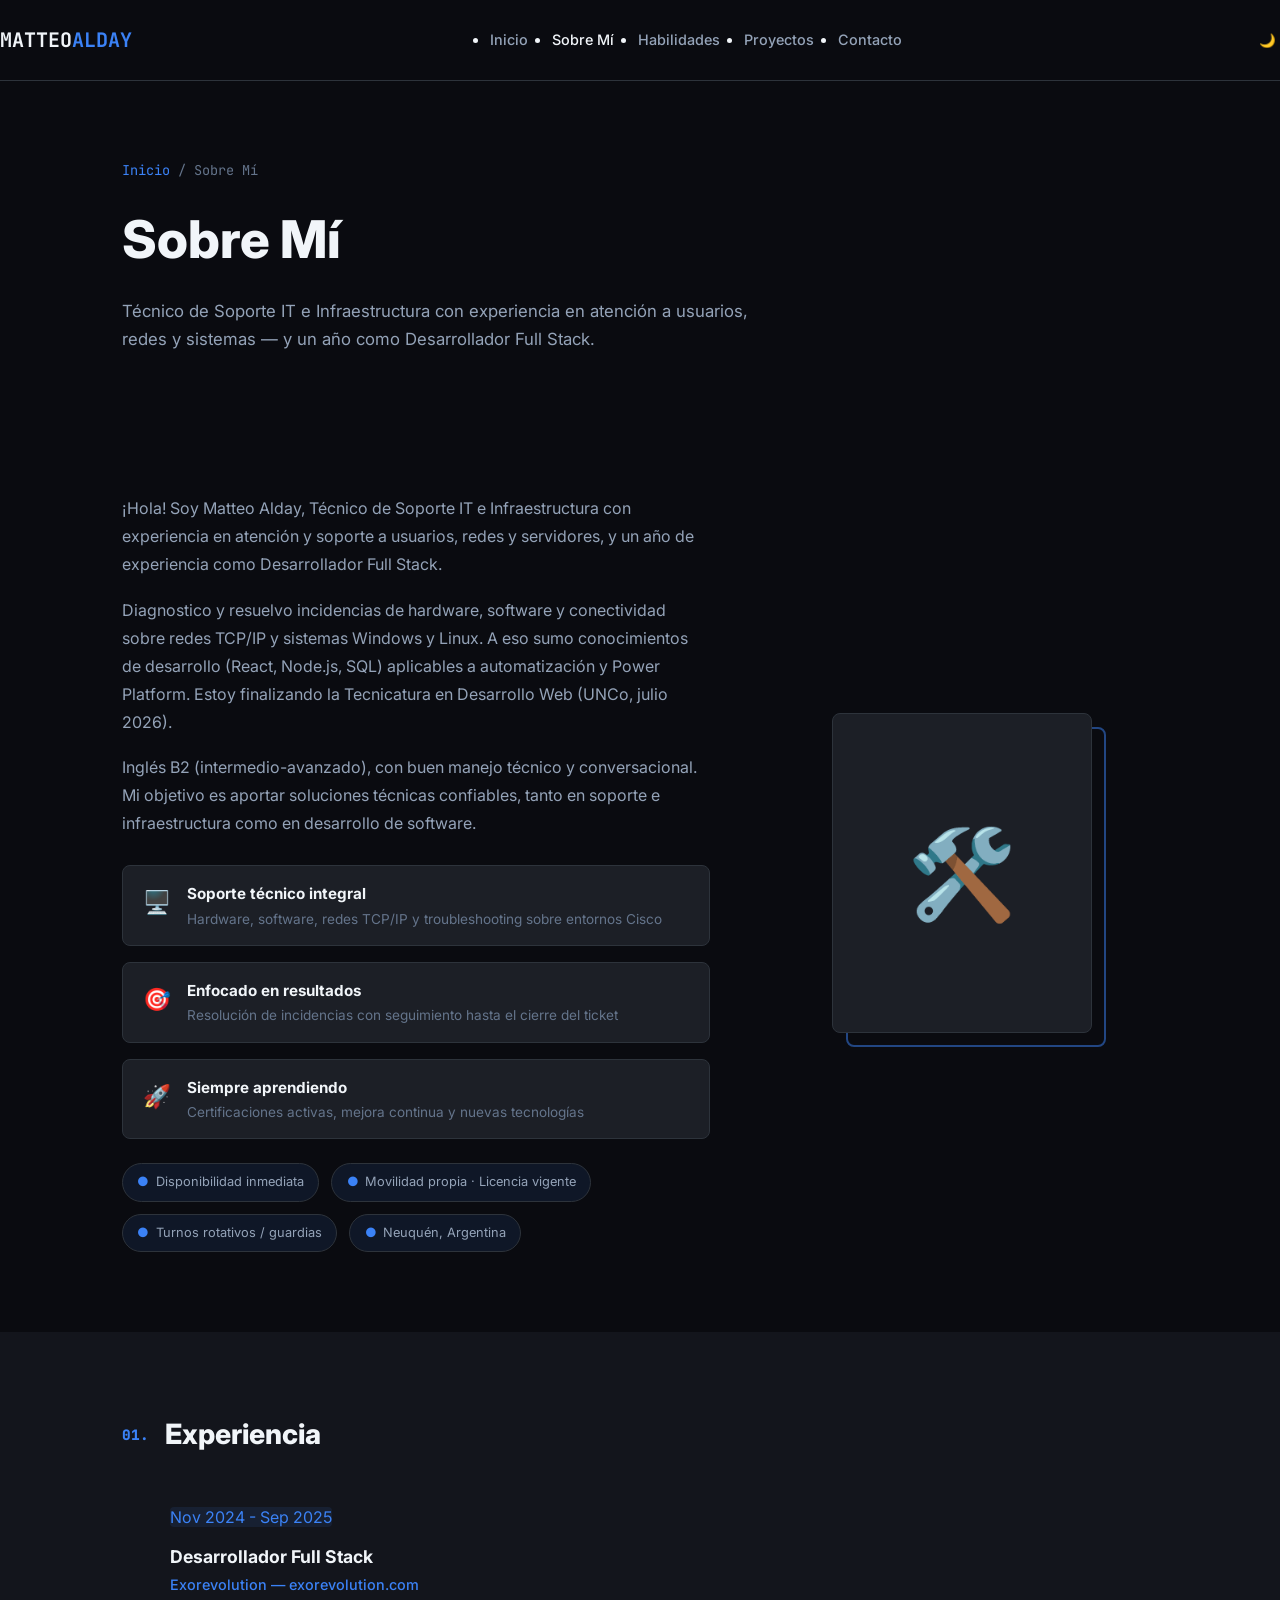
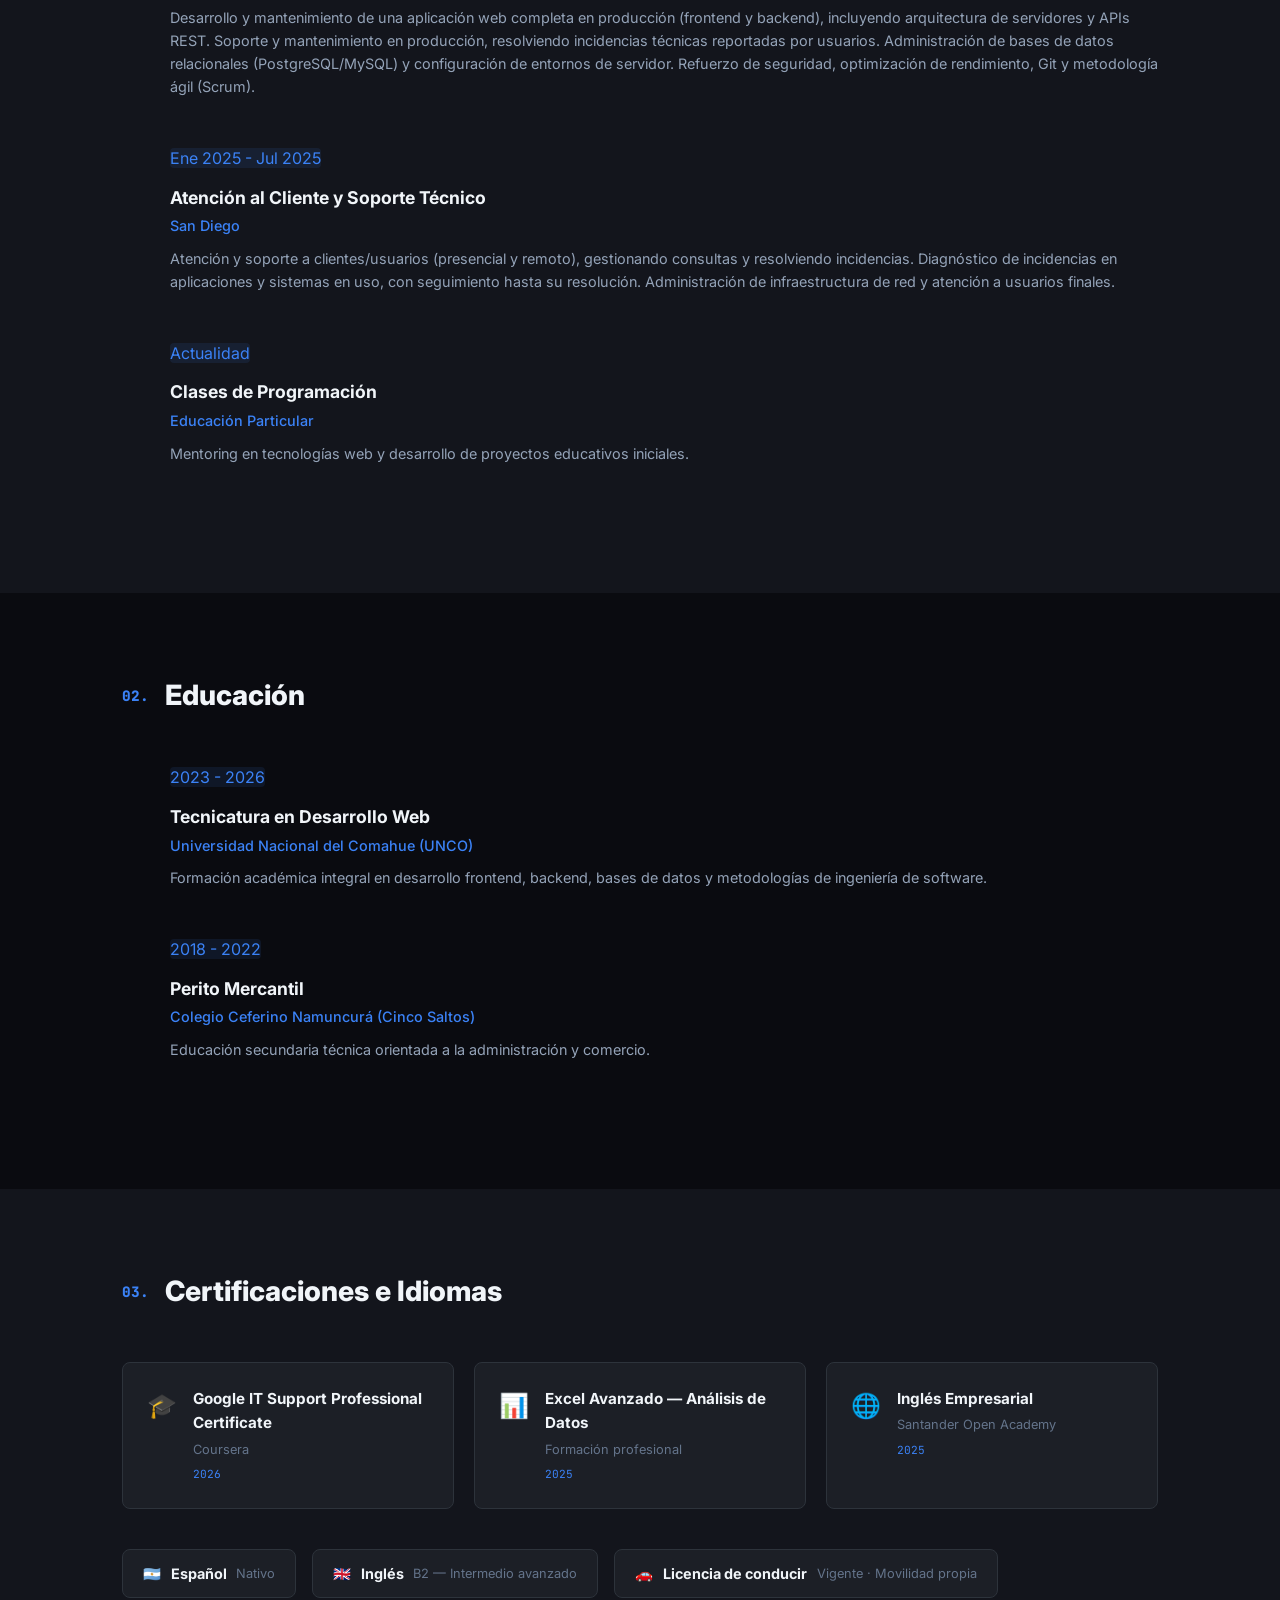
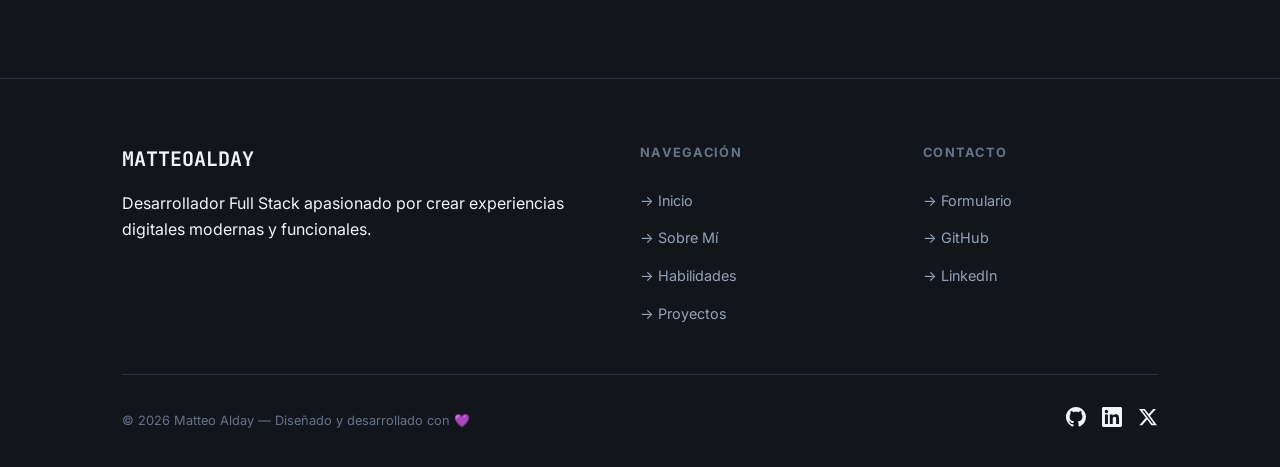
==== commit f3d37b3c: "feat: agregar perfil de Soporte IT e Infraestructura al portafolio Suma el perfil dual (Soporte IT +" ====
--- a/pages/about.html
+++ b/pages/about.html
@@ -3,7 +3,7 @@
 <head>
     <meta charset="UTF-8">
     <meta name="viewport" content="width=device-width, initial-scale=1.0">
-    <meta name="description" content="Conoce mi trayectoria, experiencia profesional y educación como desarrollador Full Stack.">
+    <meta name="description" content="Conoce mi trayectoria como Técnico de Soporte IT e Infraestructura y Desarrollador Full Stack: experiencia, certificaciones y educación.">
     <title>Sobre Mí | Matteo Alday</title>
     <link rel="preconnect" href="https://fonts.googleapis.com">
     <link rel="preconnect" href="https://fonts.gstatic.com" crossorigin>
@@ -41,7 +41,7 @@
                     <span>Sobre Mí</span>
                 </div>
                 <h1 class="page-title">Sobre Mí</h1>
-                <p class="page-subtitle">Desarrollador apasionado con experiencia en crear soluciones web modernas y escalables.</p>
+                <p class="page-subtitle">Técnico de Soporte IT e Infraestructura con experiencia en atención a usuarios, redes y sistemas — y un año como Desarrollador Full Stack.</p>
             </div>
         </div>
     </header>
@@ -51,36 +51,42 @@
         <div class="container">
             <div class="about-grid reveal">
                 <div class="about-text">
-                    <p>¡Hola! Soy Matteo Alday, un desarrollador Full Stack con experiencia en el desarrollo, mantenimiento y optimización de aplicaciones web modernas.</p>
-                    <p>Me especializo en tecnologías como React, Node.js y PHP, siempre enfocado en la seguridad, el rendimiento y el código limpio. Actualmente curso la Tecnicatura en Desarrollo Web en la Universidad Nacional del Comahue (UNCO).</p>
-                    <p>Mi objetivo es seguir construyendo soluciones digitales que aporten valor real a los usuarios y empresas.</p>
+                    <p>¡Hola! Soy Matteo Alday, Técnico de Soporte IT e Infraestructura con experiencia en atención y soporte a usuarios, redes y servidores, y un año de experiencia como Desarrollador Full Stack.</p>
+                    <p>Diagnostico y resuelvo incidencias de hardware, software y conectividad sobre redes TCP/IP y sistemas Windows y Linux. A eso sumo conocimientos de desarrollo (React, Node.js, SQL) aplicables a automatización y Power Platform. Estoy finalizando la Tecnicatura en Desarrollo Web (UNCo, julio 2026).</p>
+                    <p>Inglés B2 (intermedio-avanzado), con buen manejo técnico y conversacional. Mi objetivo es aportar soluciones técnicas confiables, tanto en soporte e infraestructura como en desarrollo de software.</p>
                     <div class="about-highlights">
+                        <div class="highlight-item">
+                            <span class="highlight-icon">🖥️</span>
+                            <div>
+                                <strong>Soporte técnico integral</strong>
+                                <p>Hardware, software, redes TCP/IP y troubleshooting sobre entornos Cisco</p>
+                            </div>
+                        </div>
                         <div class="highlight-item">
                             <span class="highlight-icon">🎯</span>
                             <div>
                                 <strong>Enfocado en resultados</strong>
-                                <p>Código limpio, bien documentado y soluciones eficientes</p>
+                                <p>Resolución de incidencias con seguimiento hasta el cierre del ticket</p>
                             </div>
                         </div>
                         <div class="highlight-item">
                             <span class="highlight-icon">🚀</span>
                             <div>
                                 <strong>Siempre aprendiendo</strong>
-                                <p>Mejora continua, cursos, conferencias y nuevas tecnologías</p>
+                                <p>Certificaciones activas, mejora continua y nuevas tecnologías</p>
                             </div>
                         </div>
-                        <div class="highlight-item">
-                            <span class="highlight-icon">💡</span>
-                            <div>
-                                <strong>Creativo e innovador</strong>
-                                <p>Soluciones originales a problemas complejos</p>
-                            </div>
-                        </div>
+                    </div>
+                    <div class="info-strip">
+                        <span class="info-chip"><span class="dot">●</span> Disponibilidad inmediata</span>
+                        <span class="info-chip"><span class="dot">●</span> Movilidad propia · Licencia vigente</span>
+                        <span class="info-chip"><span class="dot">●</span> Turnos rotativos / guardias</span>
+                        <span class="info-chip"><span class="dot">●</span> Neuquén, Argentina</span>
                     </div>
                 </div>
                 <div class="about-image">
                     <div class="about-image-wrapper">
-                        <div class="about-image-placeholder"><span>👨‍💻</span></div>
+                        <div class="about-image-placeholder"><span>🛠️</span></div>
                         <div class="about-image-border"></div>
                     </div>
                 </div>
@@ -96,16 +102,16 @@
             </h2>
             <div class="timeline reveal">
                 <div class="timeline-item">
-                    <span class="timeline-date">2024 - 2025</span>
-                    <h3>Programador Full Stack</h3>
-                    <h4>exorevolution.com</h4>
-                    <p>Desarrollo, mantenimiento y optimización del sitio web. Implementación de UI/UX responsivo con JavaScript/HTML/CSS y backend en PHP y Node.js. Mejoras de rendimiento y seguridad.</p>
-                </div>
-                <div class="timeline-item">
-                    <span class="timeline-date">2025 (Enero - Julio)</span>
-                    <h3>Administración Web</h3>
+                    <span class="timeline-date">Nov 2024 - Sep 2025</span>
+                    <h3>Desarrollador Full Stack</h3>
+                    <h4>Exorevolution — exorevolution.com</h4>
+                    <p>Desarrollo y mantenimiento de una aplicación web completa en producción (frontend y backend), incluyendo arquitectura de servidores y APIs REST. Soporte y mantenimiento en producción, resolviendo incidencias técnicas reportadas por usuarios. Administración de bases de datos relacionales (PostgreSQL/MySQL) y configuración de entornos de servidor. Refuerzo de seguridad, optimización de rendimiento, Git y metodología ágil (Scrum).</p>
+                </div>
+                <div class="timeline-item">
+                    <span class="timeline-date">Ene 2025 - Jul 2025</span>
+                    <h3>Atención al Cliente y Soporte Técnico</h3>
                     <h4>San Diego</h4>
-                    <p>Administración de redes y gestión de infraestructura web. Soporte técnico en aplicaciones web y atención al cliente especializado.</p>
+                    <p>Atención y soporte a clientes/usuarios (presencial y remoto), gestionando consultas y resolviendo incidencias. Diagnóstico de incidencias en aplicaciones y sistemas en uso, con seguimiento hasta su resolución. Administración de infraestructura de red y atención a usuarios finales.</p>
                 </div>
                 <div class="timeline-item">
                     <span class="timeline-date">Actualidad</span>
@@ -136,6 +142,46 @@
                     <h4>Colegio Ceferino Namuncurá (Cinco Saltos)</h4>
                     <p>Educación secundaria técnica orientada a la administración y comercio.</p>
                 </div>
+            </div>
+        </div>
+    </section>
+
+    <!-- Certifications & Languages -->
+    <section class="section section-alt">
+        <div class="container">
+            <h2 class="section-title reveal">
+                <span class="section-number">03.</span> Certificaciones e Idiomas
+            </h2>
+            <div class="cert-grid reveal">
+                <div class="cert-card">
+                    <span class="cert-icon">🎓</span>
+                    <div>
+                        <h4>Google IT Support Professional Certificate</h4>
+                        <p>Coursera</p>
+                        <span class="cert-date">2026</span>
+                    </div>
+                </div>
+                <div class="cert-card">
+                    <span class="cert-icon">📊</span>
+                    <div>
+                        <h4>Excel Avanzado — Análisis de Datos</h4>
+                        <p>Formación profesional</p>
+                        <span class="cert-date">2025</span>
+                    </div>
+                </div>
+                <div class="cert-card">
+                    <span class="cert-icon">🌐</span>
+                    <div>
+                        <h4>Inglés Empresarial</h4>
+                        <p>Santander Open Academy</p>
+                        <span class="cert-date">2025</span>
+                    </div>
+                </div>
+            </div>
+            <div class="lang-grid reveal">
+                <div class="lang-badge">🇦🇷 <strong>Español</strong><span>Nativo</span></div>
+                <div class="lang-badge">🇬🇧 <strong>Inglés</strong><span>B2 — Intermedio avanzado</span></div>
+                <div class="lang-badge">🚗 <strong>Licencia de conducir</strong><span>Vigente · Movilidad propia</span></div>
             </div>
         </div>
     </section>
--- a/css/pages.css
+++ b/css/pages.css
@@ -159,9 +159,103 @@
     box-shadow: none;
 }
 .timeline-date { background: var(--accent-soft); color: var(--accent); border-radius: 4px; }
+.timeline { position: relative; }
+.timeline-item h3 { font-size: 1.1rem; font-weight: 700; margin: 0.75rem 0 0.15rem; }
+.timeline-item h4 { font-size: 0.9rem; color: var(--accent); font-weight: 500; margin-bottom: 0.6rem; }
+.timeline-item p { color: var(--text-secondary); font-size: 0.9rem; line-height: 1.6; }
+
+/* ========================================
+   PAGE HEADER (about/skills/projects/contact)
+   ======================================== */
+.page-header { padding: 160px 0 60px; }
+.page-breadcrumb { display: flex; align-items: center; gap: 8px; font-size: 0.85rem; color: var(--text-muted); margin-bottom: 1rem; font-family: var(--font-mono); }
+.page-breadcrumb a { color: var(--accent); }
+.page-breadcrumb a:hover { text-decoration: underline; }
+.page-title { font-size: clamp(2.2rem, 5vw, 3.25rem); font-weight: 800; margin-bottom: 1rem; color: var(--text-primary); }
+.page-subtitle { font-size: 1.05rem; color: var(--text-secondary); max-width: 640px; line-height: 1.7; }
+
+.section-alt { background: var(--bg-secondary); }
+
+/* ========================================
+   ABOUT PAGE
+   ======================================== */
+.about-grid { display: grid; grid-template-columns: 1.2fr 0.8fr; gap: 3.5rem; align-items: center; }
+.about-text p { color: var(--text-secondary); margin-bottom: 1.1rem; font-size: 1rem; line-height: 1.75; }
+.about-highlights { display: flex; flex-direction: column; gap: 1rem; margin-top: 1.75rem; }
+.highlight-item { display: flex; align-items: flex-start; gap: 1rem; padding: 1rem 1.25rem; background: var(--bg-card); border-radius: 8px; border: 1px solid var(--border); transition: var(--transition); }
+.highlight-item:hover { border-color: var(--accent); transform: translateX(4px); }
+.highlight-icon { font-size: 1.4rem; flex-shrink: 0; margin-top: 2px; }
+.highlight-item strong { display: block; margin-bottom: 2px; color: var(--text-primary); font-size: 0.95rem; }
+.highlight-item p { font-size: 0.85rem; color: var(--text-muted); margin: 0; line-height: 1.5; }
+.about-image { display: flex; justify-content: center; }
+.about-image-wrapper { position: relative; width: 260px; height: 320px; }
+.about-image-placeholder { width: 100%; height: 100%; background: var(--bg-card); border-radius: 8px; display: flex; align-items: center; justify-content: center; font-size: 5.5rem; border: 1px solid var(--border); position: relative; z-index: 1; }
+.about-image-border { position: absolute; inset: 0; border: 2px solid var(--accent); border-radius: 8px; transform: translate(14px, 14px); opacity: 0.5; transition: var(--transition); }
+.about-image-wrapper:hover .about-image-border { transform: translate(8px, 8px); }
+
+/* Info strip: disponibilidad, licencia, idiomas */
+.info-strip { display: flex; flex-wrap: wrap; gap: 0.75rem; margin-top: 1.5rem; }
+.info-chip { display: flex; align-items: center; gap: 0.4rem; padding: 0.5rem 0.9rem; background: var(--accent-soft); border: 1px solid var(--border); border-radius: 50px; font-size: 0.8rem; color: var(--text-secondary); }
+.info-chip span.dot { color: var(--accent); }
+
+/* Certifications & Languages */
+.cert-grid { display: grid; grid-template-columns: repeat(auto-fit, minmax(260px, 1fr)); gap: 1.25rem; }
+.cert-card { display: flex; gap: 1rem; align-items: flex-start; padding: 1.5rem; background: var(--bg-card); border: 1px solid var(--border); border-radius: 8px; transition: var(--transition); }
+.cert-card:hover { border-color: var(--accent); transform: translateY(-3px); background: var(--bg-card-hover); }
+.cert-icon { font-size: 1.5rem; flex-shrink: 0; }
+.cert-card h4 { font-size: 0.95rem; font-weight: 700; margin-bottom: 0.25rem; color: var(--text-primary); }
+.cert-card p { font-size: 0.8rem; color: var(--text-muted); margin: 0; }
+.cert-card .cert-date { display: block; font-family: var(--font-mono); font-size: 0.7rem; color: var(--accent); margin-top: 0.4rem; }
+
+.lang-grid { display: flex; flex-wrap: wrap; gap: 1rem; margin-top: 2.5rem; }
+.lang-badge { display: flex; align-items: center; gap: 0.6rem; padding: 0.75rem 1.25rem; background: var(--bg-card); border: 1px solid var(--border); border-radius: 8px; font-size: 0.9rem; }
+.lang-badge strong { color: var(--text-primary); }
+.lang-badge span { color: var(--text-muted); font-size: 0.8rem; }
+
+/* ========================================
+   SKILLS PAGE
+   ======================================== */
+.skills-categories { display: flex; flex-direction: column; gap: 4rem; }
+.skill-category-title { font-size: 1.15rem; font-weight: 700; margin-bottom: 1.75rem; display: flex; align-items: center; gap: 0.6rem; }
+.skill-category-title span { font-size: 1.3rem; }
+.skill-category-subtitle { font-size: 0.85rem; color: var(--text-muted); margin: -1.25rem 0 1.75rem; max-width: 560px; }
+.skills-grid { display: grid; grid-template-columns: repeat(auto-fit, minmax(170px, 1fr)); gap: 1.25rem; }
+.skill-card { background: var(--bg-card); border: 1px solid var(--border); border-radius: 8px; padding: 1.75rem 1.25rem; text-align: center; transition: var(--transition); position: relative; overflow: hidden; }
+.skill-card::before { content: ''; position: absolute; top: 0; left: 0; right: 0; height: 2px; background: var(--accent); transform: scaleX(0); transition: var(--transition); }
+.skill-card:hover { transform: translateY(-6px); border-color: var(--accent); background: var(--bg-card-hover); }
+.skill-card:hover::before { transform: scaleX(1); }
+.skill-icon { color: var(--accent); margin-bottom: 0.9rem; display: flex; align-items: center; justify-content: center; }
+.skill-card h3 { font-size: 0.9rem; font-weight: 600; margin-bottom: 1rem; color: var(--text-primary); }
+.skill-bar { width: 100%; height: 4px; background: var(--border); border-radius: 4px; overflow: hidden; }
+.skill-fill { height: 100%; background: var(--accent); border-radius: 4px; width: 0%; transition: width 1.4s cubic-bezier(0.4, 0, 0.2, 1); }
+
+/* Code Showcase */
+.code-showcase { background: var(--bg-card); border: 1px solid var(--border); border-radius: 8px; overflow: hidden; }
+.code-header { display: flex; align-items: center; gap: 8px; padding: 0.9rem 1.25rem; background: var(--bg-secondary); border-bottom: 1px solid var(--border); }
+.code-dot { width: 11px; height: 11px; border-radius: 50%; }
+.code-dot.red { background: #ef4444; }
+.code-dot.yellow { background: #f59e0b; }
+.code-dot.green { background: #10b981; }
+.code-header span { margin-left: auto; font-family: var(--font-mono); font-size: 0.75rem; color: var(--text-muted); }
+.code-body { padding: 1.5rem; font-family: var(--font-mono); font-size: 0.85rem; line-height: 1.8; overflow-x: auto; }
+.code-body .line-number { color: var(--text-muted); margin-right: 1rem; user-select: none; display: inline-block; width: 20px; text-align: right; }
+.code-body .keyword { color: #c084fc; }
+.code-body .function { color: #60a5fa; }
+.code-body .string { color: #34d399; }
+.code-body .comment { color: var(--text-muted); font-style: italic; }
+.code-body .variable { color: #f472b6; }
+.code-body .operator { color: #fbbf24; }
 
 @media (max-width: 900px) {
     .project-card.featured { grid-template-columns: 1fr; }
     .project-card.featured .project-image { height: 250px; border-right: none; border-bottom: 1px solid var(--border); }
     .hero-stats { gap: 2rem; flex-wrap: wrap; }
-}
+    .about-grid { grid-template-columns: 1fr; gap: 2.5rem; }
+    .about-image { order: -1; }
+    .about-image-wrapper { width: 200px; height: 250px; }
+}
+
+@media (max-width: 640px) {
+    .skills-grid { grid-template-columns: repeat(2, 1fr); gap: 1rem; }
+    .cert-grid { grid-template-columns: 1fr; }
+}
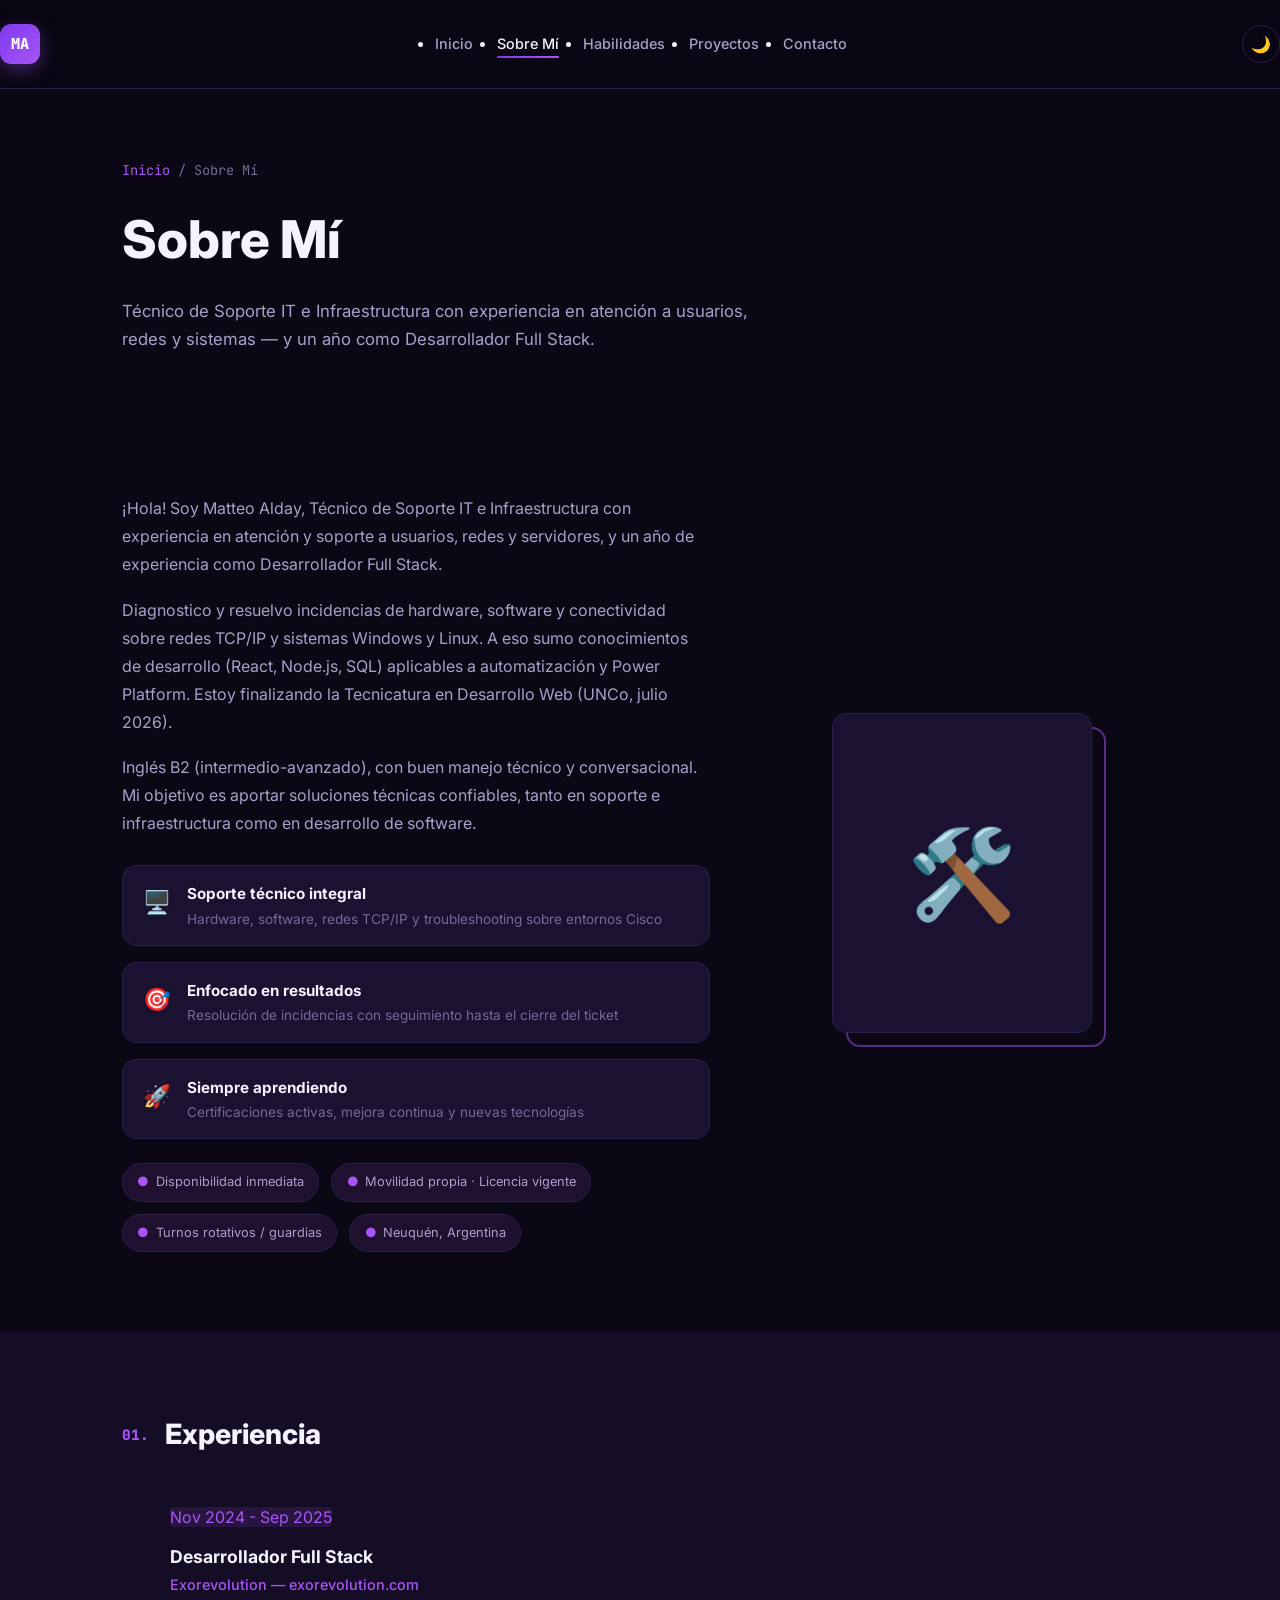
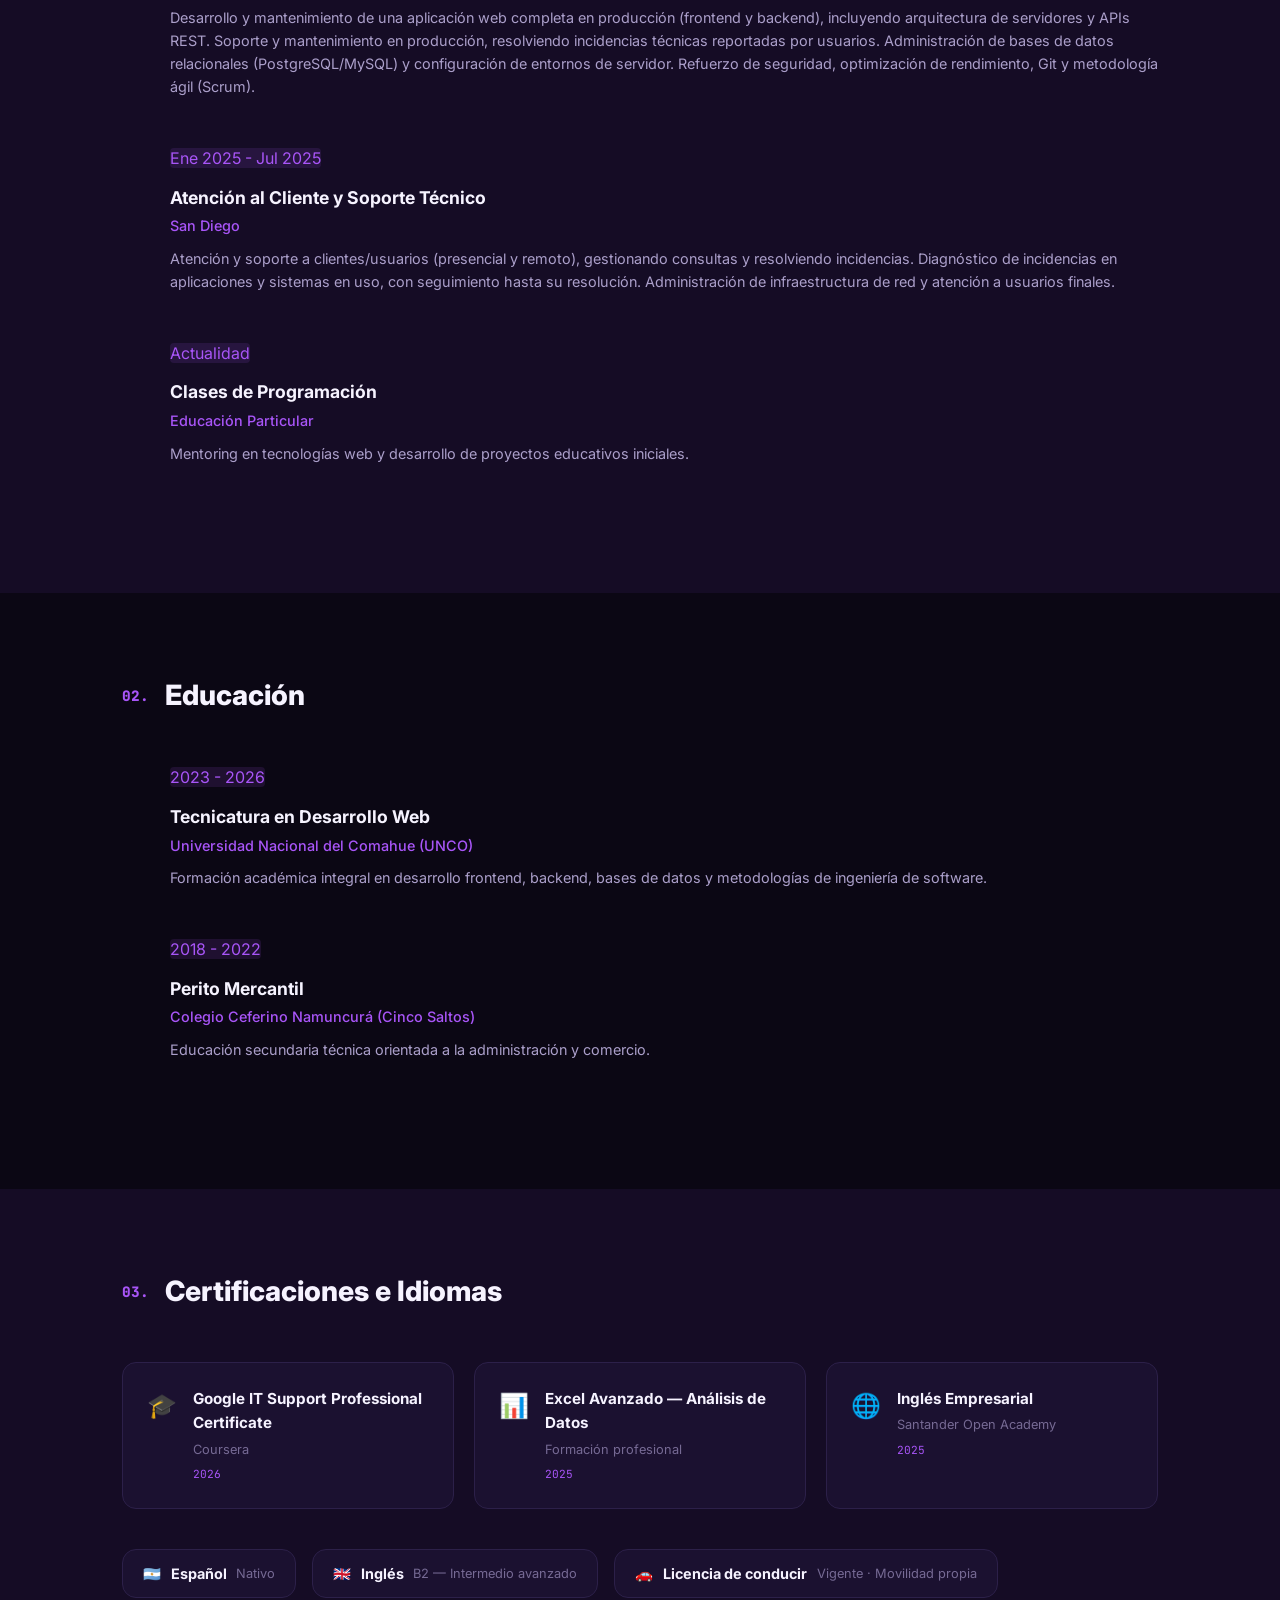
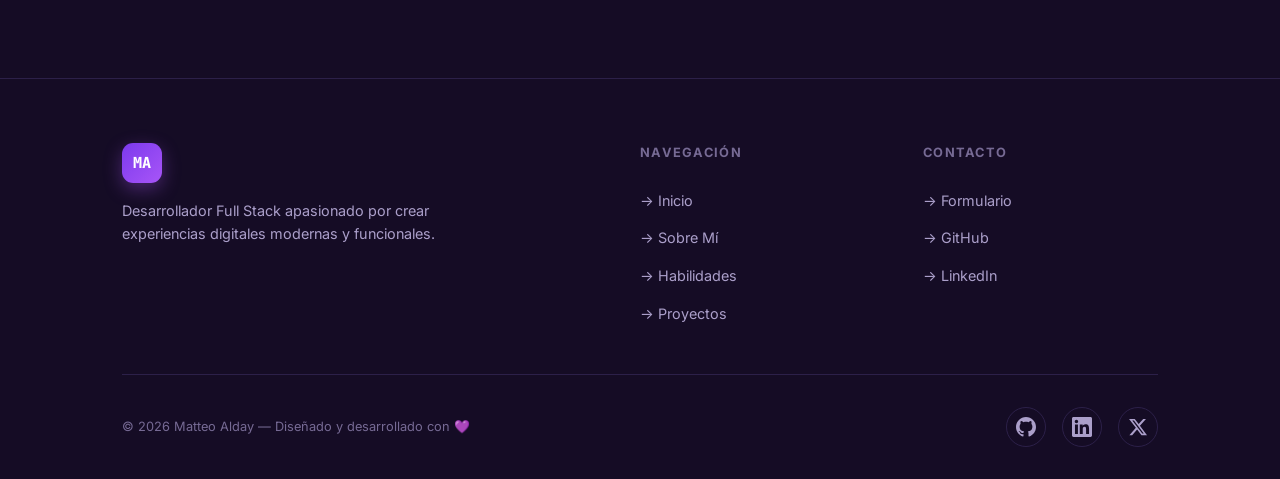
==== commit b21a9eac: "style: reemplazar logo de texto por monograma "MA" con gradiente violeta Co-Authored-By: Claude Sonn" ====
--- a/pages/about.html
+++ b/pages/about.html
@@ -16,7 +16,7 @@
 
     <nav class="navbar" id="navbar">
         <div class="nav-container">
-            <a href="../index.html" class="nav-logo">MATTEO<span>ALDAY</span></a>
+            <a href="../index.html" class="nav-logo"><span class="logo-mark">MA</span></a>
             <ul class="nav-links" id="navLinks">
                 <li><a href="../index.html" class="nav-link">Inicio</a></li>
                 <li><a href="about.html" class="nav-link active">Sobre Mí</a></li>
@@ -191,7 +191,7 @@
         <div class="container">
             <div class="footer-grid">
                 <div class="footer-brand">
-                    <a href="../index.html" class="footer-logo">MATTEO<span>ALDAY</span></a>
+                    <a href="../index.html" class="footer-logo"><span class="logo-mark">MA</span></a>
                     <p>Desarrollador Full Stack apasionado por crear experiencias digitales modernas y funcionales.</p>
                 </div>
                 <div class="footer-column">
--- a/css/global.css
+++ b/css/global.css
@@ -2,38 +2,45 @@
    DESIGN SYSTEM - MINIMALIST PRO
    ======================================== */
 :root {
-    --bg-primary: #0a0b10;
-    --bg-secondary: #13151c;
-    --bg-card: #1c1f26;
-    --bg-card-hover: #242831;
-    --text-primary: #f1f5f9;
-    --text-secondary: #94a3b8;
-    --text-muted: #64748b;
-    --accent: #3b82f6; /* Azul Cobalto */
-    --accent-soft: rgba(59, 130, 246, 0.1);
-    --border: #2d333b;
-    --border-hover: #4b5563;
+    --bg-primary: #0b0714;
+    --bg-secondary: #150c25;
+    --bg-card: #1b1130;
+    --bg-card-hover: #251740;
+    --text-primary: #f6f3ff;
+    --text-secondary: #ab9fca;
+    --text-muted: #766a94;
+    --accent: #a855f7; /* Violeta */
+    --accent-2: #7c3aed; /* Violeta profundo, para gradientes */
+    --accent-soft: rgba(168, 85, 247, 0.12);
+    --accent-glow: rgba(168, 85, 247, 0.35);
+    --border: #2c2049;
+    --border-hover: #4c3577;
     --success: #10b981;
-    
+    --accent-gradient: linear-gradient(135deg, var(--accent-2), var(--accent));
+
     --font-primary: 'Inter', -apple-system, sans-serif;
     --font-mono: 'JetBrains Mono', monospace;
-    
+
     --container-width: 1100px;
+    --radius: 14px;
+    --radius-sm: 8px;
     --transition: all 0.25s cubic-bezier(0.4, 0, 0.2, 1);
 }
 
 [data-theme="light"] {
     --bg-primary: #ffffff;
-    --bg-secondary: #f8fafc;
-    --bg-card: #f1f5f9;
-    --bg-card-hover: #e2e8f0;
-    --text-primary: #0f172a;
-    --text-secondary: #475569;
-    --text-muted: #94a3b8;
-    --accent: #2563eb;
-    --accent-soft: rgba(37, 99, 235, 0.05);
-    --border: #e2e8f0;
-    --border-hover: #cbd5e1;
+    --bg-secondary: #faf8ff;
+    --bg-card: #f5f1ff;
+    --bg-card-hover: #ece3ff;
+    --text-primary: #1a0b2e;
+    --text-secondary: #5c4b7d;
+    --text-muted: #9384b3;
+    --accent: #7c3aed;
+    --accent-2: #a855f7;
+    --accent-soft: rgba(124, 58, 237, 0.07);
+    --accent-glow: rgba(124, 58, 237, 0.18);
+    --border: #e6deff;
+    --border-hover: #cbb6f7;
 }
 
 /* RESET */
@@ -51,7 +58,15 @@
 
 .container { max-width: var(--container-width); margin: 0 auto; padding: 0 2rem; }
 
-/* NAVIGATION - CLEAN & FLAT */
+/* Gradient text utility */
+.text-gradient {
+    background: var(--accent-gradient);
+    -webkit-background-clip: text;
+    background-clip: text;
+    -webkit-text-fill-color: transparent;
+}
+
+/* NAVIGATION - GLASS */
 .navbar {
     position: fixed;
     top: 0;
@@ -59,42 +74,77 @@
     right: 0;
     z-index: 1000;
     padding: 1.5rem 0;
-    background: var(--bg-primary);
+    background: color-mix(in srgb, var(--bg-primary) 72%, transparent);
+    backdrop-filter: blur(14px);
+    -webkit-backdrop-filter: blur(14px);
     border-bottom: 1px solid var(--border);
     transition: var(--transition);
 }
-.navbar.scrolled { padding: 1rem 0; background: var(--bg-primary); }
+.navbar.scrolled { padding: 1rem 0; box-shadow: 0 8px 30px rgba(0, 0, 0, 0.25); }
 
 .nav-container { display: flex; align-items: center; justify-content: space-between; }
-.nav-logo { font-family: var(--font-mono); font-size: 1.25rem; font-weight: 700; color: var(--text-primary); }
-.nav-logo span { color: var(--accent); }
+.nav-logo, .footer-logo { display: inline-flex; align-items: center; }
+.logo-mark {
+    width: 40px; height: 40px;
+    display: flex; align-items: center; justify-content: center;
+    border-radius: 11px;
+    background: var(--accent-gradient);
+    color: #fff;
+    font-family: var(--font-mono);
+    font-weight: 800;
+    font-size: 0.95rem;
+    letter-spacing: 0.02em;
+    box-shadow: 0 6px 18px var(--accent-glow);
+    transition: var(--transition);
+}
+.nav-logo:hover .logo-mark { transform: rotate(-6deg) scale(1.05); }
 
 .nav-links { display: flex; gap: 1.5rem; }
-.nav-link { font-size: 0.9rem; font-weight: 500; color: var(--text-secondary); }
+.nav-link { font-size: 0.9rem; font-weight: 500; color: var(--text-secondary); position: relative; }
+.nav-link::after { content: ''; position: absolute; left: 0; bottom: -6px; width: 0; height: 2px; background: var(--accent-gradient); transition: var(--transition); border-radius: 2px; }
 .nav-link:hover, .nav-link.active { color: var(--text-primary); }
-
-/* SCROLL PROGRESS - NO GLOW */
-.scroll-progress { position: fixed; top: 0; left: 0; width: 0%; height: 2px; background: var(--accent); z-index: 10001; }
-
-/* BUTTONS - SOLID & BOLD */
+.nav-link:hover::after, .nav-link.active::after { width: 100%; }
+
+.nav-actions { display: flex; align-items: center; gap: 0.75rem; }
+.theme-toggle {
+    width: 38px; height: 38px;
+    display: flex; align-items: center; justify-content: center;
+    border: 1px solid var(--border);
+    border-radius: 50%;
+    font-size: 1rem;
+    transition: var(--transition);
+}
+.theme-toggle:hover { border-color: var(--accent); background: var(--accent-soft); }
+.theme-icon { transition: transform 0.5s ease; display: inline-block; }
+
+.nav-hamburger { display: none; flex-direction: column; gap: 5px; width: 38px; height: 38px; align-items: center; justify-content: center; }
+.nav-hamburger span { width: 20px; height: 2px; background: var(--text-primary); border-radius: 2px; transition: var(--transition); }
+.nav-hamburger.active span:nth-child(1) { transform: translateY(7px) rotate(45deg); }
+.nav-hamburger.active span:nth-child(2) { opacity: 0; }
+.nav-hamburger.active span:nth-child(3) { transform: translateY(-7px) rotate(-45deg); }
+
+/* SCROLL PROGRESS */
+.scroll-progress { position: fixed; top: 0; left: 0; width: 0%; height: 3px; background: var(--accent-gradient); z-index: 10001; box-shadow: 0 0 10px var(--accent-glow); }
+
+/* BUTTONS */
 .btn {
     display: inline-flex;
     align-items: center;
     gap: 0.5rem;
-    padding: 0.75rem 1.5rem;
+    padding: 0.8rem 1.6rem;
     font-size: 0.9rem;
     font-weight: 600;
-    border-radius: 4px;
-    transition: var(--transition);
-}
-.btn-primary { background: var(--accent); color: white; border: 1px solid var(--accent); }
-.btn-primary:hover { transform: translateY(-2px); box-shadow: 0 4px 12px var(--accent-soft); }
+    border-radius: 50px;
+    transition: var(--transition);
+}
+.btn-primary { background: var(--accent-gradient); color: white; border: 1px solid transparent; }
+.btn-primary:hover { transform: translateY(-2px); box-shadow: 0 8px 24px var(--accent-glow); }
 
 .btn-outline { border: 1px solid var(--border); color: var(--text-primary); }
-.btn-outline:hover { border-color: var(--accent); background: var(--bg-secondary); }
+.btn-outline:hover { border-color: var(--accent); background: var(--accent-soft); transform: translateY(-2px); }
 
 /* SECTIONS */
-.section { padding: 80px 0; }
+.section { padding: 80px 0; position: relative; }
 .section-title {
     font-size: 1.75rem;
     font-weight: 800;
@@ -104,6 +154,7 @@
     gap: 1rem;
 }
 .section-number { font-family: var(--font-mono); color: var(--accent); font-size: 0.9rem; }
+.section-alt { background: var(--bg-secondary); }
 
 /* REVEAL - SMOOTHER */
 .reveal { opacity: 0; transform: translateY(20px); transition: all 0.6s ease-out; }
@@ -112,7 +163,8 @@
 /* FOOTER */
 .footer { padding: 4rem 0 2rem; border-top: 1px solid var(--border); background: var(--bg-secondary); }
 .footer-grid { display: grid; grid-template-columns: 2fr 1fr 1fr; gap: 3rem; margin-bottom: 3rem; }
-.footer-logo { font-family: var(--font-mono); font-size: 1.25rem; font-weight: 700; margin-bottom: 1rem; display: block; }
+.footer-logo { margin-bottom: 1rem; display: inline-flex; }
+.footer-brand p { color: var(--text-secondary); font-size: 0.9rem; max-width: 320px; line-height: 1.6; }
 .footer-column h4 { font-size: 0.8rem; text-transform: uppercase; letter-spacing: 0.1em; margin-bottom: 1.5rem; color: var(--text-muted); }
 .footer-column ul { list-style: none; display: flex; flex-direction: column; gap: 0.75rem; }
 .footer-column a { color: var(--text-secondary); font-size: 0.9rem; }
@@ -120,9 +172,33 @@
 
 .footer-bottom { display: flex; justify-content: space-between; align-items: center; padding-top: 2rem; border-top: 1px solid var(--border); }
 .footer-copyright { font-size: 0.8rem; color: var(--text-muted); }
-.footer-social { display: flex; gap: 1rem; }
+.footer-social, .contact-social { display: flex; gap: 1rem; }
+.social-link {
+    width: 40px; height: 40px;
+    display: flex; align-items: center; justify-content: center;
+    border-radius: 50%;
+    border: 1px solid var(--border);
+    color: var(--text-secondary);
+    transition: var(--transition);
+}
+.social-link:hover { border-color: var(--accent); color: var(--accent); background: var(--accent-soft); transform: translateY(-3px); }
 
 @media (max-width: 768px) {
     .footer-grid { grid-template-columns: 1fr; gap: 2rem; }
-    .nav-links { display: none; } /* Enriquecer en JS o CSS pages */
-}
+    .nav-hamburger { display: flex; }
+    .nav-links {
+        position: absolute;
+        top: 100%; left: 0; right: 0;
+        flex-direction: column;
+        gap: 0;
+        background: var(--bg-primary);
+        border-bottom: 1px solid var(--border);
+        max-height: 0;
+        overflow: hidden;
+        transition: max-height 0.35s ease;
+    }
+    .nav-links.open { max-height: 400px; }
+    .nav-links li { width: 100%; }
+    .nav-link { display: block; padding: 1rem 2rem; }
+    .nav-link::after { display: none; }
+}
--- a/css/pages.css
+++ b/css/pages.css
@@ -1,48 +1,58 @@
 /* ========================================
    HOME - HERO (MINIMALIST)
    ======================================== */
-.hero { 
-    min-height: 100vh; 
-    display: flex; 
-    align-items: center; 
-    justify-content: center; 
+.hero {
+    min-height: 100vh;
+    display: flex;
+    align-items: center;
+    justify-content: center;
     padding: 120px 2rem 80px;
-    background: radial-gradient(circle at 10% 20%, var(--accent-soft) 0%, transparent 40%);
-}
-.hero-content { text-align: center; max-width: 800px; }
-.hero-greeting { 
-    font-family: var(--font-mono); 
-    font-size: 0.9rem; 
-    color: var(--accent); 
-    margin-bottom: 1rem; 
-}
-.hero-name { 
-    font-size: clamp(2.5rem, 8vw, 4.5rem); 
-    font-weight: 800; 
-    line-height: 1.1; 
+    position: relative;
+    overflow: hidden;
+    background:
+        radial-gradient(circle at 15% 20%, var(--accent-glow) 0%, transparent 45%),
+        radial-gradient(circle at 85% 75%, var(--accent-soft) 0%, transparent 40%);
+}
+.hero-content { text-align: center; max-width: 800px; position: relative; z-index: 2; }
+.hero-greeting {
+    font-family: var(--font-mono);
+    font-size: 0.9rem;
+    color: var(--accent);
+    margin-bottom: 1rem;
+}
+.hero-name {
+    font-size: clamp(2.5rem, 8vw, 4.5rem);
+    font-weight: 800;
+    line-height: 1.1;
     margin-bottom: 1.5rem;
-    color: var(--text-primary);
-}
-.hero-title { 
-    font-size: clamp(1.1rem, 3vw, 1.5rem); 
-    color: var(--text-secondary); 
+    background: var(--accent-gradient);
+    -webkit-background-clip: text;
+    background-clip: text;
+    -webkit-text-fill-color: transparent;
+}
+.hero-title {
+    font-size: clamp(1.1rem, 3vw, 1.5rem);
+    color: var(--text-secondary);
     margin-bottom: 2rem;
     font-weight: 400;
-}
-.typewriter { color: var(--text-primary); font-weight: 600; border-bottom: 2px solid var(--accent); }
-.hero-description { 
-    font-size: 1.1rem; 
-    color: var(--text-secondary); 
-    max-width: 600px; 
-    margin: 0 auto 3rem; 
-    line-height: 1.7; 
+    min-height: 1.6em;
+}
+.typewriter { color: var(--text-primary); font-weight: 700; }
+.cursor { color: var(--accent); font-weight: 400; animation: blink 1s step-end infinite; }
+@keyframes blink { 0%, 100% { opacity: 1; } 50% { opacity: 0; } }
+.hero-description {
+    font-size: 1.1rem;
+    color: var(--text-secondary);
+    max-width: 600px;
+    margin: 0 auto 3rem;
+    line-height: 1.7;
 }
 .hero-cta { display: flex; gap: 1rem; justify-content: center; flex-wrap: wrap; }
 
-.hero-stats { 
-    display: flex; 
-    gap: 4rem; 
-    justify-content: center; 
+.hero-stats {
+    display: flex;
+    gap: 4rem;
+    justify-content: center;
     margin-top: 4rem;
     padding-top: 3rem;
     border-top: 1px solid var(--border);
@@ -50,20 +60,42 @@
 .stat-number { font-size: 2rem; font-weight: 700; color: var(--text-primary); font-family: var(--font-mono); }
 .stat-label { font-size: 0.75rem; text-transform: uppercase; letter-spacing: 0.1em; color: var(--text-muted); }
 
+/* Floating particles */
+.hero-particles { position: absolute; inset: 0; z-index: 1; pointer-events: none; overflow: hidden; }
+.particle {
+    position: absolute;
+    background: var(--accent);
+    border-radius: 50%;
+    opacity: 0.35;
+    filter: blur(0.5px);
+    animation: float-up linear infinite;
+}
+@keyframes float-up {
+    0% { transform: translateY(0) translateX(0); opacity: 0; }
+    10% { opacity: 0.45; }
+    90% { opacity: 0.25; }
+    100% { transform: translateY(-100vh) translateX(20px); opacity: 0; }
+}
+
+.hero-scroll-indicator { position: absolute; bottom: 2rem; left: 50%; transform: translateX(-50%); display: flex; flex-direction: column; align-items: center; gap: 0.5rem; color: var(--text-muted); font-size: 0.75rem; letter-spacing: 0.1em; z-index: 2; }
+.scroll-line { width: 1px; height: 30px; background: linear-gradient(to bottom, var(--accent), transparent); animation: scroll-line-move 2s ease-in-out infinite; }
+@keyframes scroll-line-move { 0%, 100% { opacity: 0.3; } 50% { opacity: 1; } }
+
 /* PROJECT CARDS - REFINED */
 .projects-grid { display: grid; grid-template-columns: repeat(auto-fill, minmax(320px, 1fr)); gap: 2rem; }
 
-.project-card { 
-    background: var(--bg-card); 
-    border: 1px solid var(--border); 
-    border-radius: 8px; 
-    overflow: hidden; 
-    transition: var(--transition);
-}
-.project-card:hover { 
-    border-color: var(--border-hover); 
-    transform: translateY(-4px); 
+.project-card {
+    background: var(--bg-card);
+    border: 1px solid var(--border);
+    border-radius: var(--radius);
+    overflow: hidden;
+    transition: var(--transition);
+}
+.project-card:hover {
+    border-color: var(--accent);
+    transform: translateY(-6px);
     background: var(--bg-card-hover);
+    box-shadow: 0 16px 40px var(--accent-glow);
 }
 
 .project-image { 
@@ -102,7 +134,7 @@
 .project-overlay {
     position: absolute;
     inset: 0;
-    background: rgba(10, 11, 16, 0.9);
+    background: rgba(11, 7, 20, 0.92);
     display: flex;
     align-items: center;
     justify-content: center;
@@ -117,12 +149,31 @@
     display: flex;
     align-items: center;
     justify-content: center;
-    border: 1px solid var(--border);
-    border-radius: 4px;
+    border: 1px solid var(--border-hover);
+    border-radius: 50%;
     color: white;
     transition: var(--transition);
 }
-.project-link:hover { background: var(--accent); border-color: var(--accent); }
+.project-link:hover { background: var(--accent-gradient); border-color: transparent; box-shadow: 0 0 20px var(--accent-glow); }
+
+/* Filter gallery (projects.html) */
+.project-filters { display: flex; flex-wrap: wrap; gap: 0.75rem; margin-bottom: 3rem; }
+.filter-btn {
+    display: inline-flex; align-items: center; gap: 0.5rem;
+    padding: 0.6rem 1.25rem;
+    border: 1px solid var(--border);
+    border-radius: 50px;
+    font-size: 0.85rem; font-weight: 500;
+    color: var(--text-secondary);
+    background: var(--bg-card);
+    transition: var(--transition);
+}
+.filter-btn:hover { border-color: var(--accent); color: var(--text-primary); }
+.filter-btn.active { background: var(--accent-gradient); color: white; border-color: transparent; box-shadow: 0 4px 16px var(--accent-glow); }
+.filter-icon { font-size: 0.9rem; }
+.project-card.hiding { opacity: 0; transform: scale(0.95); }
+.project-card.showing { animation: card-in 0.4s ease-out; }
+@keyframes card-in { from { opacity: 0; transform: translateY(12px); } to { opacity: 1; transform: translateY(0); } }
 
 /* FEATURED PROJECT (SPECIAL STYLE) */
 .project-card.featured {
@@ -140,12 +191,15 @@
 .preview-card {
     padding: 2.5rem;
     border: 1px solid var(--border);
-    border-radius: 8px;
+    border-radius: var(--radius);
     background: var(--bg-card);
-}
-.preview-card:hover { border-color: var(--accent); background: var(--bg-card-hover); }
+    transition: var(--transition);
+}
+.preview-card-icon { font-size: 2rem; }
+.preview-card:hover { border-color: var(--accent); background: var(--bg-card-hover); transform: translateY(-6px); box-shadow: 0 16px 40px var(--accent-glow); }
 .preview-card h3 { margin: 1rem 0 0.5rem; }
 .preview-card p { font-size: 0.9rem; color: var(--text-secondary); }
+.preview-card-link { color: var(--accent); font-size: 0.85rem; font-weight: 600; display: inline-block; margin-top: 1rem; }
 
 /* ABOUT & TIMELINE CLEANUP */
 .timeline::before { background: var(--border); width: 1px; left: 16px; }
@@ -182,15 +236,15 @@
 .about-grid { display: grid; grid-template-columns: 1.2fr 0.8fr; gap: 3.5rem; align-items: center; }
 .about-text p { color: var(--text-secondary); margin-bottom: 1.1rem; font-size: 1rem; line-height: 1.75; }
 .about-highlights { display: flex; flex-direction: column; gap: 1rem; margin-top: 1.75rem; }
-.highlight-item { display: flex; align-items: flex-start; gap: 1rem; padding: 1rem 1.25rem; background: var(--bg-card); border-radius: 8px; border: 1px solid var(--border); transition: var(--transition); }
-.highlight-item:hover { border-color: var(--accent); transform: translateX(4px); }
+.highlight-item { display: flex; align-items: flex-start; gap: 1rem; padding: 1rem 1.25rem; background: var(--bg-card); border-radius: var(--radius); border: 1px solid var(--border); transition: var(--transition); }
+.highlight-item:hover { border-color: var(--accent); transform: translateX(4px); box-shadow: 0 8px 24px var(--accent-glow); }
 .highlight-icon { font-size: 1.4rem; flex-shrink: 0; margin-top: 2px; }
 .highlight-item strong { display: block; margin-bottom: 2px; color: var(--text-primary); font-size: 0.95rem; }
 .highlight-item p { font-size: 0.85rem; color: var(--text-muted); margin: 0; line-height: 1.5; }
 .about-image { display: flex; justify-content: center; }
 .about-image-wrapper { position: relative; width: 260px; height: 320px; }
-.about-image-placeholder { width: 100%; height: 100%; background: var(--bg-card); border-radius: 8px; display: flex; align-items: center; justify-content: center; font-size: 5.5rem; border: 1px solid var(--border); position: relative; z-index: 1; }
-.about-image-border { position: absolute; inset: 0; border: 2px solid var(--accent); border-radius: 8px; transform: translate(14px, 14px); opacity: 0.5; transition: var(--transition); }
+.about-image-placeholder { width: 100%; height: 100%; background: var(--bg-card); border-radius: var(--radius); display: flex; align-items: center; justify-content: center; font-size: 5.5rem; border: 1px solid var(--border); position: relative; z-index: 1; }
+.about-image-border { position: absolute; inset: 0; border: 2px solid var(--accent); border-radius: var(--radius); transform: translate(14px, 14px); opacity: 0.5; transition: var(--transition); }
 .about-image-wrapper:hover .about-image-border { transform: translate(8px, 8px); }
 
 /* Info strip: disponibilidad, licencia, idiomas */
@@ -200,15 +254,15 @@
 
 /* Certifications & Languages */
 .cert-grid { display: grid; grid-template-columns: repeat(auto-fit, minmax(260px, 1fr)); gap: 1.25rem; }
-.cert-card { display: flex; gap: 1rem; align-items: flex-start; padding: 1.5rem; background: var(--bg-card); border: 1px solid var(--border); border-radius: 8px; transition: var(--transition); }
-.cert-card:hover { border-color: var(--accent); transform: translateY(-3px); background: var(--bg-card-hover); }
+.cert-card { display: flex; gap: 1rem; align-items: flex-start; padding: 1.5rem; background: var(--bg-card); border: 1px solid var(--border); border-radius: var(--radius); transition: var(--transition); }
+.cert-card:hover { border-color: var(--accent); transform: translateY(-3px); background: var(--bg-card-hover); box-shadow: 0 12px 30px var(--accent-glow); }
 .cert-icon { font-size: 1.5rem; flex-shrink: 0; }
 .cert-card h4 { font-size: 0.95rem; font-weight: 700; margin-bottom: 0.25rem; color: var(--text-primary); }
 .cert-card p { font-size: 0.8rem; color: var(--text-muted); margin: 0; }
 .cert-card .cert-date { display: block; font-family: var(--font-mono); font-size: 0.7rem; color: var(--accent); margin-top: 0.4rem; }
 
 .lang-grid { display: flex; flex-wrap: wrap; gap: 1rem; margin-top: 2.5rem; }
-.lang-badge { display: flex; align-items: center; gap: 0.6rem; padding: 0.75rem 1.25rem; background: var(--bg-card); border: 1px solid var(--border); border-radius: 8px; font-size: 0.9rem; }
+.lang-badge { display: flex; align-items: center; gap: 0.6rem; padding: 0.75rem 1.25rem; background: var(--bg-card); border: 1px solid var(--border); border-radius: var(--radius); font-size: 0.9rem; }
 .lang-badge strong { color: var(--text-primary); }
 .lang-badge span { color: var(--text-muted); font-size: 0.8rem; }
 
@@ -220,9 +274,9 @@
 .skill-category-title span { font-size: 1.3rem; }
 .skill-category-subtitle { font-size: 0.85rem; color: var(--text-muted); margin: -1.25rem 0 1.75rem; max-width: 560px; }
 .skills-grid { display: grid; grid-template-columns: repeat(auto-fit, minmax(170px, 1fr)); gap: 1.25rem; }
-.skill-card { background: var(--bg-card); border: 1px solid var(--border); border-radius: 8px; padding: 1.75rem 1.25rem; text-align: center; transition: var(--transition); position: relative; overflow: hidden; }
+.skill-card { background: var(--bg-card); border: 1px solid var(--border); border-radius: var(--radius); padding: 1.75rem 1.25rem; text-align: center; transition: var(--transition); position: relative; overflow: hidden; }
 .skill-card::before { content: ''; position: absolute; top: 0; left: 0; right: 0; height: 2px; background: var(--accent); transform: scaleX(0); transition: var(--transition); }
-.skill-card:hover { transform: translateY(-6px); border-color: var(--accent); background: var(--bg-card-hover); }
+.skill-card:hover { transform: translateY(-6px); border-color: var(--accent); background: var(--bg-card-hover); box-shadow: 0 12px 30px var(--accent-glow); }
 .skill-card:hover::before { transform: scaleX(1); }
 .skill-icon { color: var(--accent); margin-bottom: 0.9rem; display: flex; align-items: center; justify-content: center; }
 .skill-card h3 { font-size: 0.9rem; font-weight: 600; margin-bottom: 1rem; color: var(--text-primary); }
@@ -230,7 +284,7 @@
 .skill-fill { height: 100%; background: var(--accent); border-radius: 4px; width: 0%; transition: width 1.4s cubic-bezier(0.4, 0, 0.2, 1); }
 
 /* Code Showcase */
-.code-showcase { background: var(--bg-card); border: 1px solid var(--border); border-radius: 8px; overflow: hidden; }
+.code-showcase { background: var(--bg-card); border: 1px solid var(--border); border-radius: var(--radius); overflow: hidden; }
 .code-header { display: flex; align-items: center; gap: 8px; padding: 0.9rem 1.25rem; background: var(--bg-secondary); border-bottom: 1px solid var(--border); }
 .code-dot { width: 11px; height: 11px; border-radius: 50%; }
 .code-dot.red { background: #ef4444; }
@@ -259,3 +313,61 @@
     .skills-grid { grid-template-columns: repeat(2, 1fr); gap: 1rem; }
     .cert-grid { grid-template-columns: 1fr; }
 }
+
+/* ========================================
+   CONTACT PAGE
+   ======================================== */
+.contact-wrapper { display: grid; grid-template-columns: 0.9fr 1.1fr; gap: 3.5rem; align-items: start; }
+.contact-info h3 { font-size: 1.5rem; font-weight: 700; margin-bottom: 1rem; }
+.contact-info > p { color: var(--text-secondary); line-height: 1.7; margin-bottom: 2rem; }
+.contact-details { display: flex; flex-direction: column; gap: 1.25rem; margin-bottom: 2rem; }
+.contact-item { display: flex; align-items: center; gap: 1rem; padding: 1rem 1.25rem; background: var(--bg-card); border: 1px solid var(--border); border-radius: var(--radius); transition: var(--transition); }
+.contact-item:hover { border-color: var(--accent); box-shadow: 0 8px 24px var(--accent-glow); }
+.contact-icon { font-size: 1.3rem; flex-shrink: 0; }
+.contact-item strong { display: block; font-size: 0.8rem; color: var(--text-muted); text-transform: uppercase; letter-spacing: 0.05em; margin-bottom: 2px; }
+.contact-item a, .contact-item span { color: var(--text-primary); font-size: 0.95rem; }
+.contact-item a:hover { color: var(--accent); }
+
+.contact-form { display: flex; flex-direction: column; gap: 1.5rem; background: var(--bg-card); border: 1px solid var(--border); border-radius: var(--radius); padding: 2.5rem; }
+.form-group { position: relative; }
+.form-group input, .form-group textarea {
+    width: 100%;
+    padding: 1rem;
+    background: var(--bg-primary);
+    border: 1px solid var(--border);
+    border-radius: var(--radius-sm);
+    color: var(--text-primary);
+    font-family: var(--font-primary);
+    font-size: 0.95rem;
+    resize: vertical;
+    transition: var(--transition);
+}
+.form-group input:focus, .form-group textarea:focus { outline: none; border-color: var(--accent); box-shadow: 0 0 0 3px var(--accent-soft); }
+.form-group label {
+    position: absolute;
+    left: 1rem; top: 1rem;
+    color: var(--text-muted);
+    font-size: 0.95rem;
+    pointer-events: none;
+    transition: var(--transition);
+    background: var(--bg-card);
+    padding: 0 0.25rem;
+}
+.form-group input:focus + label,
+.form-group input:not(:placeholder-shown) + label,
+.form-group textarea:focus + label,
+.form-group textarea:not(:placeholder-shown) + label {
+    top: -0.6rem;
+    left: 0.75rem;
+    font-size: 0.75rem;
+    color: var(--accent);
+}
+.btn-submit { justify-content: center; width: 100%; }
+.btn-submit:disabled { opacity: 0.7; cursor: not-allowed; transform: none; }
+.form-message { padding: 0.85rem 1rem; border-radius: var(--radius-sm); font-size: 0.85rem; display: none; }
+.form-message.success { background: rgba(16, 185, 129, 0.12); color: var(--success); border: 1px solid rgba(16, 185, 129, 0.3); }
+.form-message.error { background: rgba(239, 68, 68, 0.12); color: #ef4444; border: 1px solid rgba(239, 68, 68, 0.3); }
+
+@media (max-width: 900px) {
+    .contact-wrapper { grid-template-columns: 1fr; gap: 2.5rem; }
+}
